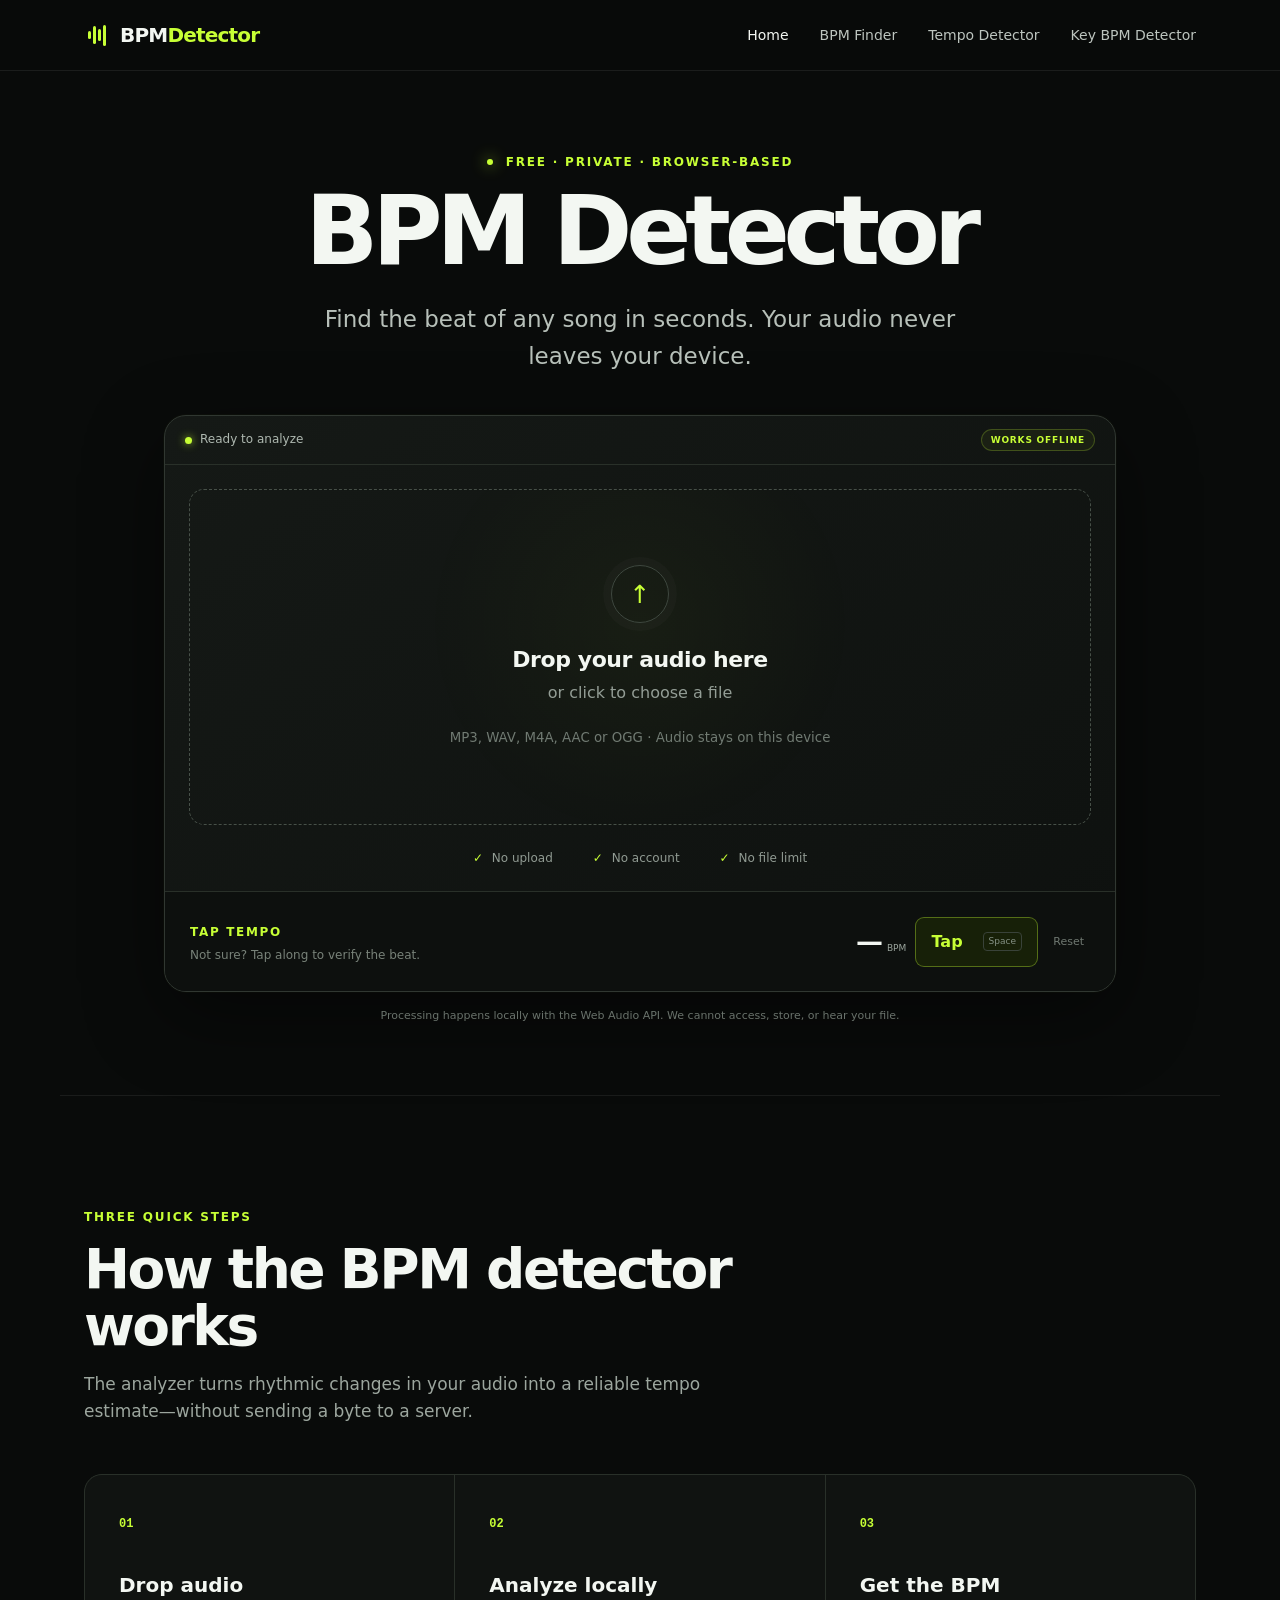
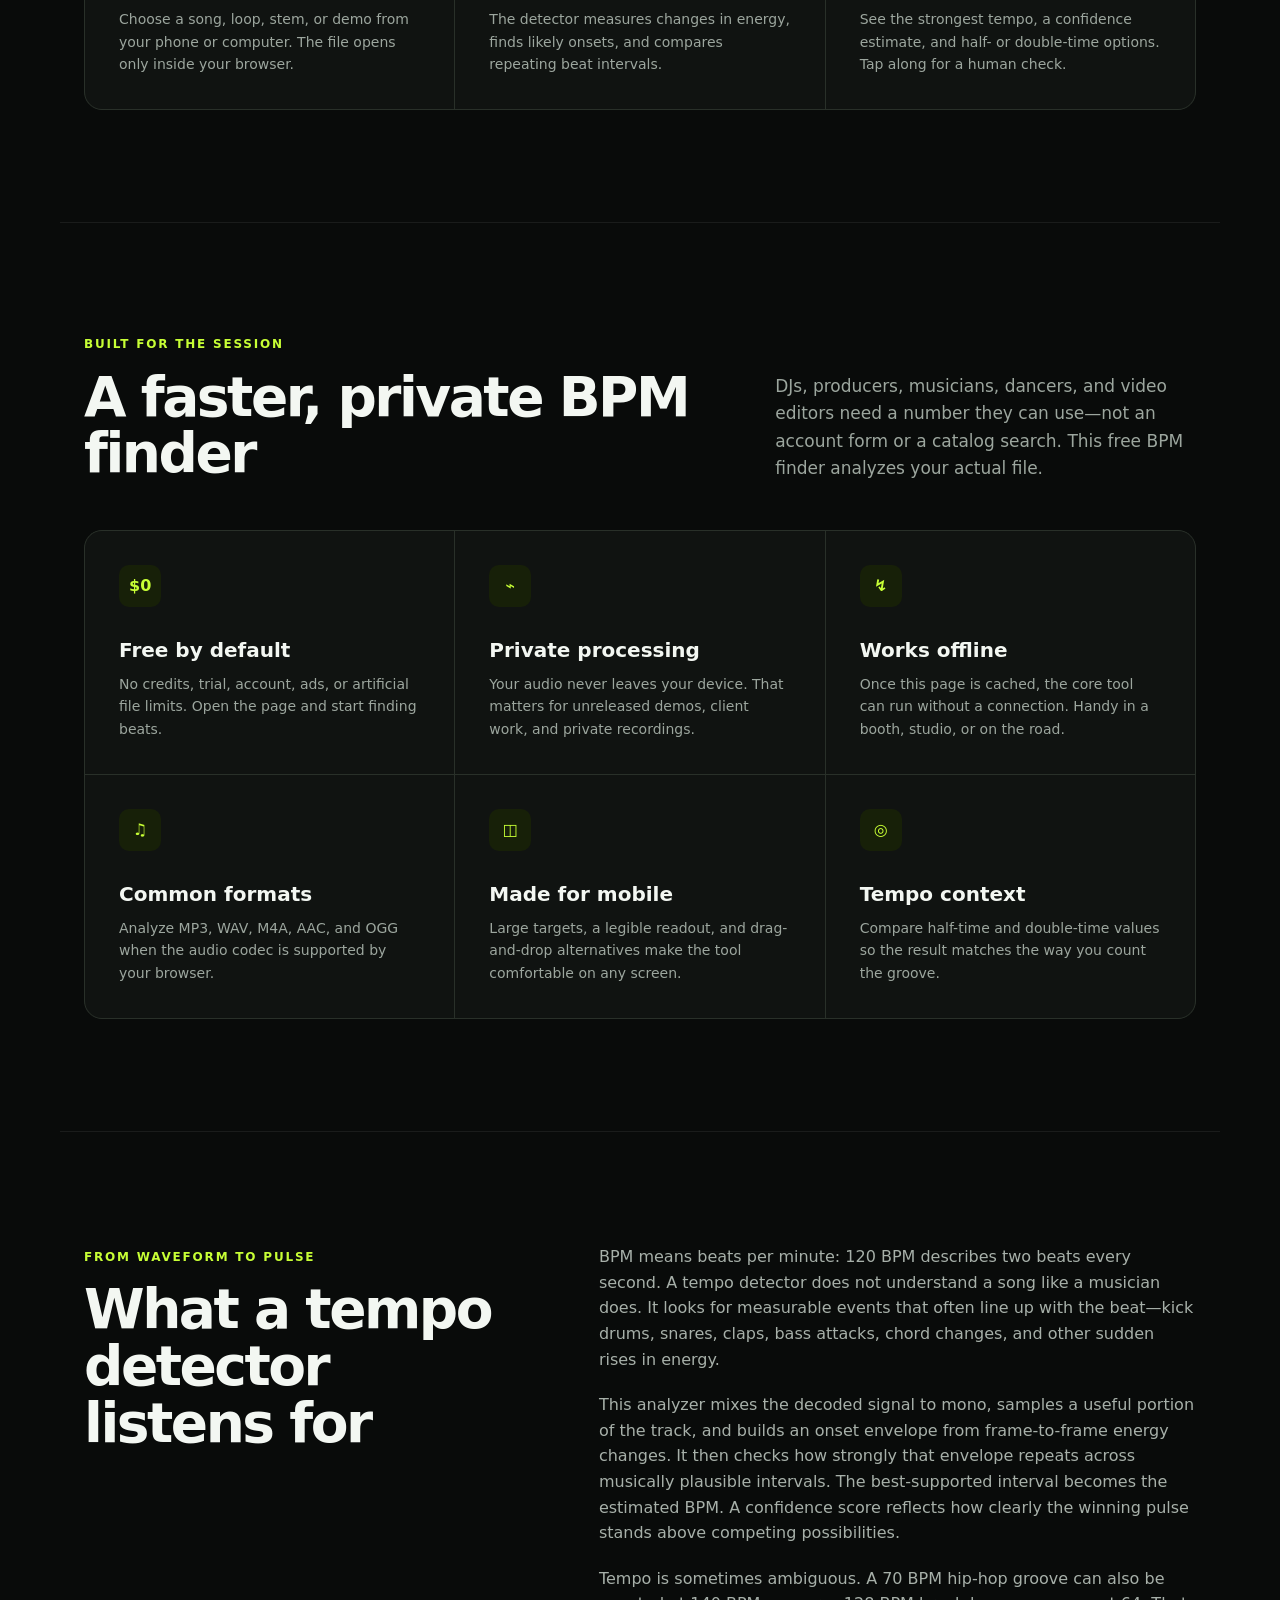
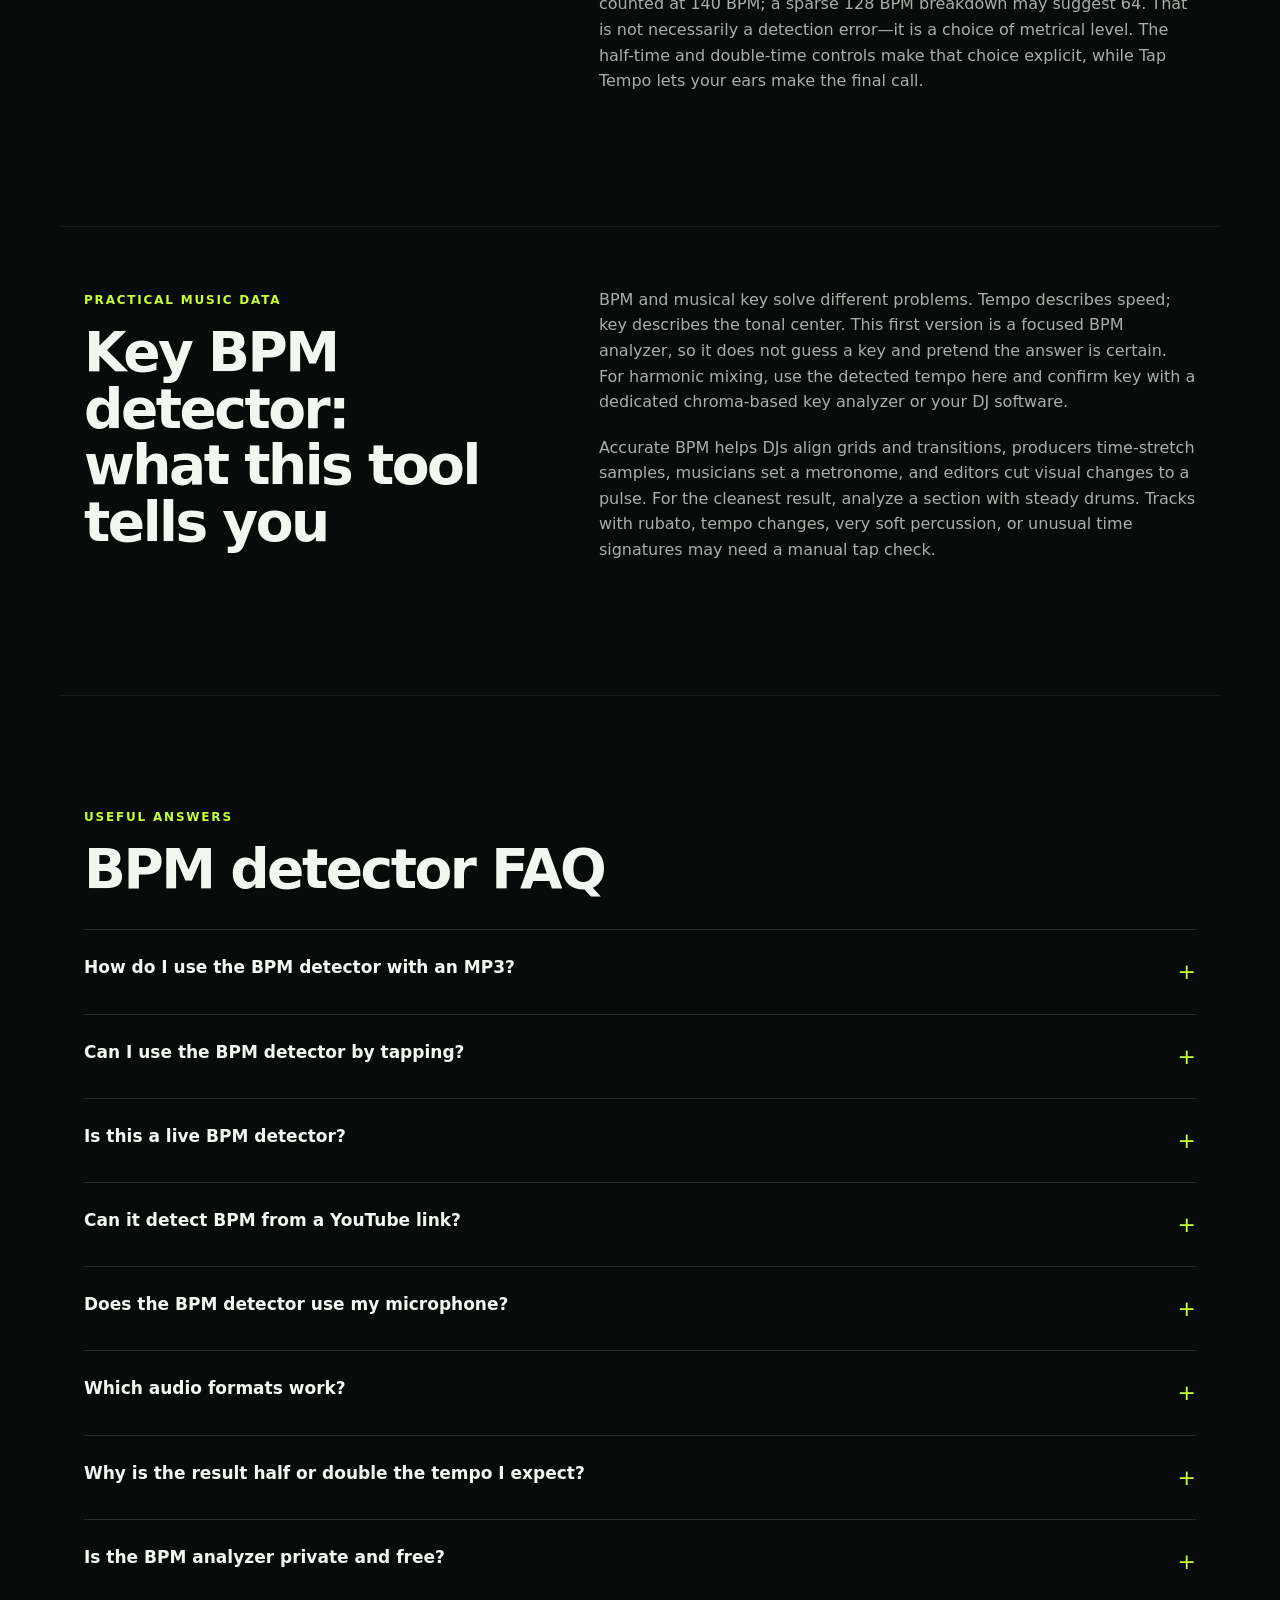
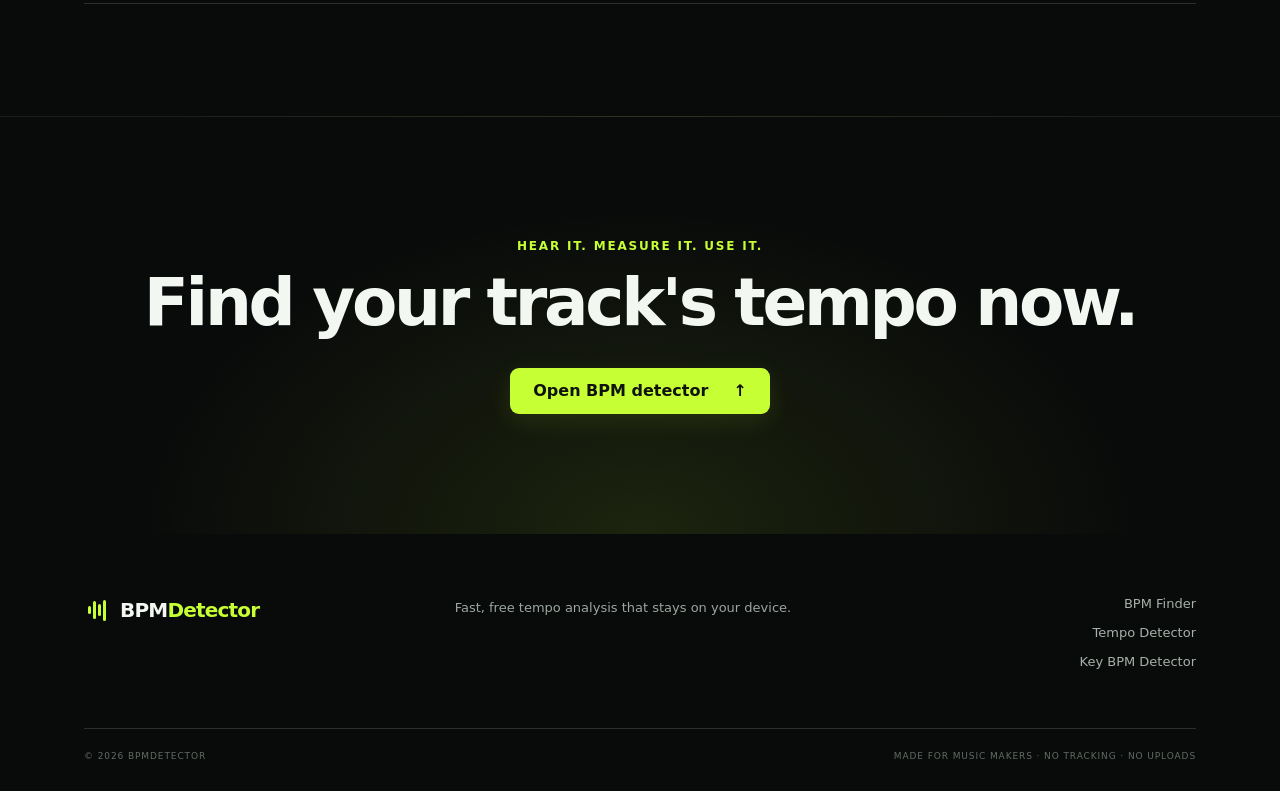
==== index.html @ 7b092d0d "Build privacy-first static BPM detector" ====
<!doctype html>
<html lang="en">
<head>
  <meta charset="utf-8">
  <meta name="viewport" content="width=device-width, initial-scale=1">
  <title>BPM Detector — Free Online Beat Finder &amp; Tempo Detector</title>
  <meta name="description" content="Free BPM detector to find BPM of any song online—fast, private, and no upload. Analyze MP3, WAV, M4A, or OGG audio in your browser.">
  <meta name="theme-color" content="#090b0a">
  <meta name="robots" content="index, follow">
  <link rel="canonical" href="https://bpmdetector.io/">
  <link rel="icon" href="/favicon.svg" type="image/svg+xml">
  <link rel="stylesheet" href="/css/style.css">
  <meta property="og:type" content="website">
  <meta property="og:url" content="https://bpmdetector.io/">
  <meta property="og:title" content="BPM Detector — Free Online Beat Finder &amp; Tempo Detector">
  <meta property="og:description" content="Find the tempo of any song in your browser. Free, fast, and your audio never leaves your device.">
  <meta property="og:site_name" content="BPMDetector">
  <meta name="twitter:card" content="summary">
  <meta name="twitter:title" content="BPM Detector — Free Online Beat Finder">
  <meta name="twitter:description" content="Find any song's BPM online—free, private, and with no upload.">
  <script type="application/ld+json">
  {
    "@context": "https://schema.org",
    "@graph": [
      {
        "@type": "SoftwareApplication",
        "name": "BPMDetector",
        "url": "https://bpmdetector.io/",
        "applicationCategory": "MultimediaApplication",
        "operatingSystem": "Any operating system with a modern web browser",
        "browserRequirements": "Requires JavaScript and the Web Audio API",
        "description": "A free, private browser-based BPM detector for MP3, WAV, M4A, and OGG audio files.",
        "offers": { "@type": "Offer", "price": "0", "priceCurrency": "USD" },
        "featureList": ["In-browser BPM analysis", "Tap tempo", "No server upload", "Offline-capable", "Confidence estimate"]
      },
      {
        "@type": "FAQPage",
        "mainEntity": [
          {"@type":"Question","name":"How do I use the BPM detector with an MP3?","acceptedAnswer":{"@type":"Answer","text":"Drop an MP3 onto the analyzer or choose it from your device. The browser decodes and analyzes the audio locally, then displays an estimated BPM and confidence level. Nothing is uploaded."}},
          {"@type":"Question","name":"Can I use the BPM detector by tapping?","acceptedAnswer":{"@type":"Answer","text":"Yes. Press the Tap button in time with at least four beats. The tap tempo readout averages your recent intervals, making it useful for checking or correcting the automatic result."}},
          {"@type":"Question","name":"Is this a live BPM detector?","acceptedAnswer":{"@type":"Answer","text":"It analyzes complete audio files directly in your browser. It does not continuously listen through your microphone, so it is live in the sense of immediate local file analysis, not live room monitoring."}},
          {"@type":"Question","name":"Can it detect BPM from a YouTube link?","acceptedAnswer":{"@type":"Answer","text":"No. This tool does not download or extract audio from YouTube links. Use an audio file you own or are allowed to analyze, then drop that file into the detector."}},
          {"@type":"Question","name":"Does the BPM detector use my microphone?","acceptedAnswer":{"@type":"Answer","text":"No. Microphone access is not requested. For a song playing nearby, use Tap Tempo while listening instead."}},
          {"@type":"Question","name":"Which audio formats work?","acceptedAnswer":{"@type":"Answer","text":"MP3 and WAV have broad browser support. M4A, AAC, and OGG support depends on the codecs available in your browser and operating system."}},
          {"@type":"Question","name":"Why can a BPM result be half or double the tempo I expect?","acceptedAnswer":{"@type":"Answer","text":"Half-time and double-time rhythms share the same beat spacing at different metrical levels. Use the tempo range controls or Tap Tempo to choose the interpretation that matches how you count the music."}},
          {"@type":"Question","name":"Is the BPM analyzer private and free?","acceptedAnswer":{"@type":"Answer","text":"Yes. The analyzer is free, has no ads, and processes audio in your browser. Your audio never leaves your device."}}
        ]
      }
    ]
  }
  </script>
</head>
<body>
  <a class="skip-link" href="#main">Skip to BPM detector</a>
  <header class="site-header">
    <div class="nav-wrap">
      <a class="brand" href="/" aria-label="BPMDetector home"><span class="brand-mark" aria-hidden="true"><i></i><i></i><i></i><i></i></span>BPM<span>Detector</span></a>
      <button class="menu-button" type="button" aria-expanded="false" aria-controls="site-nav">Menu</button>
      <nav id="site-nav" aria-label="Main navigation">
        <a href="/" aria-current="page">Home</a>
        <a href="/bpm-finder/">BPM Finder</a>
        <a href="/tempo-detector/">Tempo Detector</a>
        <a href="/key-bpm-detector/">Key BPM Detector</a>
      </nav>
    </div>
  </header>

  <main id="main">
    <section class="hero" aria-labelledby="hero-title">
      <div class="hero-copy">
        <p class="eyebrow"><span></span> Free · private · browser-based</p>
        <h1 id="hero-title">BPM Detector</h1>
        <p class="lede">Find the beat of any song in seconds. Your audio never leaves your device.</p>
      </div>

      <div class="tool-shell" id="detector">
        <div class="tool-topbar">
          <div><span class="status-dot"></span><span id="tool-status">Ready to analyze</span></div>
          <span class="offline-badge">Works offline</span>
        </div>

        <div id="upload-view">
          <input id="audio-file" class="visually-hidden" type="file" accept="audio/mpeg,audio/wav,audio/x-wav,audio/mp4,audio/aac,audio/ogg,.mp3,.wav,.m4a,.aac,.ogg">
          <label class="drop-zone" id="drop-zone" for="audio-file">
            <span class="upload-icon" aria-hidden="true"><span>↑</span></span>
            <strong>Drop your audio here</strong>
            <span>or click to choose a file</span>
            <small>MP3, WAV, M4A, AAC or OGG · Audio stays on this device</small>
          </label>
          <div class="trust-row" aria-label="Product benefits">
            <span><b aria-hidden="true">✓</b> No upload</span>
            <span><b aria-hidden="true">✓</b> No account</span>
            <span><b aria-hidden="true">✓</b> No file limit</span>
          </div>
        </div>

        <div class="analysis-view" id="analysis-view" hidden aria-live="polite">
          <div class="analyzing" id="analyzing-state">
            <div class="scan-wave" aria-hidden="true"><i></i><i></i><i></i><i></i><i></i><i></i><i></i><i></i><i></i></div>
            <strong>Listening for beats…</strong>
            <span id="file-name">Analyzing audio</span>
            <div class="progress-track"><i id="progress-bar"></i></div>
          </div>

          <div class="result" id="result-panel" hidden>
            <div class="result-main">
              <div class="pulse-orbit" id="pulse-orbit" aria-hidden="true"><span></span></div>
              <div class="bpm-readout"><span id="bpm-value">—</span><small>BPM</small></div>
              <p><span class="confidence-dot"></span><span id="confidence-text">High confidence</span> <span class="separator">·</span> <span id="tempo-feel">Steady tempo</span></p>
            </div>
            <div class="result-actions">
              <button class="button primary" id="copy-bpm" type="button">Copy BPM</button>
              <button class="button secondary" id="analyze-another" type="button">Analyze another</button>
            </div>
            <div class="tempo-variants" aria-label="Alternative tempo interpretations">
              <span>Other interpretations</span>
              <button id="half-time" type="button" title="Use half-time BPM">—</button>
              <button id="double-time" type="button" title="Use double-time BPM">—</button>
            </div>
          </div>
        </div>

        <div class="tap-panel">
          <div>
            <span class="panel-label">Tap tempo</span>
            <p>Not sure? Tap along to verify the beat.</p>
          </div>
          <div class="tap-controls">
            <output id="tap-output" aria-live="polite"><strong>—</strong><small>BPM</small></output>
            <button id="tap-button" type="button"><span>Tap</span><kbd>Space</kbd></button>
            <button class="reset-tap" id="reset-tap" type="button" aria-label="Reset tap tempo">Reset</button>
          </div>
        </div>
      </div>
      <p class="tool-note">Processing happens locally with the Web Audio API. We cannot access, store, or hear your file.</p>
    </section>

    <section class="steps content-section" id="how-it-works">
      <div class="section-heading">
        <p class="eyebrow">Three quick steps</p>
        <h2>How the BPM detector works</h2>
        <p>The analyzer turns rhythmic changes in your audio into a reliable tempo estimate—without sending a byte to a server.</p>
      </div>
      <ol class="step-grid">
        <li><span>01</span><h3>Drop audio</h3><p>Choose a song, loop, stem, or demo from your phone or computer. The file opens only inside your browser.</p></li>
        <li><span>02</span><h3>Analyze locally</h3><p>The detector measures changes in energy, finds likely onsets, and compares repeating beat intervals.</p></li>
        <li><span>03</span><h3>Get the BPM</h3><p>See the strongest tempo, a confidence estimate, and half- or double-time options. Tap along for a human check.</p></li>
      </ol>
    </section>

    <section class="features content-section" id="bpm-finder">
      <div class="section-heading split-heading">
        <div><p class="eyebrow">Built for the session</p><h2>A faster, private BPM finder</h2></div>
        <p>DJs, producers, musicians, dancers, and video editors need a number they can use—not an account form or a catalog search. This free BPM finder analyzes your actual file.</p>
      </div>
      <div class="feature-grid">
        <article><span aria-hidden="true">$0</span><h3>Free by default</h3><p>No credits, trial, account, ads, or artificial file limits. Open the page and start finding beats.</p></article>
        <article><span aria-hidden="true">⌁</span><h3>Private processing</h3><p>Your audio never leaves your device. That matters for unreleased demos, client work, and private recordings.</p></article>
        <article><span aria-hidden="true">↯</span><h3>Works offline</h3><p>Once this page is cached, the core tool can run without a connection. Handy in a booth, studio, or on the road.</p></article>
        <article><span aria-hidden="true">♫</span><h3>Common formats</h3><p>Analyze MP3, WAV, M4A, AAC, and OGG when the audio codec is supported by your browser.</p></article>
        <article><span aria-hidden="true">◫</span><h3>Made for mobile</h3><p>Large targets, a legible readout, and drag-and-drop alternatives make the tool comfortable on any screen.</p></article>
        <article><span aria-hidden="true">◎</span><h3>Tempo context</h3><p>Compare half-time and double-time values so the result matches the way you count the groove.</p></article>
      </div>
    </section>

    <section class="editorial content-section" id="tempo-detector">
      <div class="editorial-grid">
        <div><p class="eyebrow">From waveform to pulse</p><h2>What a tempo detector listens for</h2></div>
        <div class="prose">
          <p>BPM means beats per minute: 120 BPM describes two beats every second. A tempo detector does not understand a song like a musician does. It looks for measurable events that often line up with the beat—kick drums, snares, claps, bass attacks, chord changes, and other sudden rises in energy.</p>
          <p>This analyzer mixes the decoded signal to mono, samples a useful portion of the track, and builds an onset envelope from frame-to-frame energy changes. It then checks how strongly that envelope repeats across musically plausible intervals. The best-supported interval becomes the estimated BPM. A confidence score reflects how clearly the winning pulse stands above competing possibilities.</p>
          <p>Tempo is sometimes ambiguous. A 70 BPM hip-hop groove can also be counted at 140 BPM; a sparse 128 BPM breakdown may suggest 64. That is not necessarily a detection error—it is a choice of metrical level. The half-time and double-time controls make that choice explicit, while Tap Tempo lets your ears make the final call.</p>
        </div>
      </div>
    </section>

    <section class="editorial content-section compact" id="key-bpm-detector">
      <div class="editorial-grid">
        <div><p class="eyebrow">Practical music data</p><h2>Key BPM detector: what this tool tells you</h2></div>
        <div class="prose">
          <p>BPM and musical key solve different problems. Tempo describes speed; key describes the tonal center. This first version is a focused BPM analyzer, so it does not guess a key and pretend the answer is certain. For harmonic mixing, use the detected tempo here and confirm key with a dedicated chroma-based key analyzer or your DJ software.</p>
          <p>Accurate BPM helps DJs align grids and transitions, producers time-stretch samples, musicians set a metronome, and editors cut visual changes to a pulse. For the cleanest result, analyze a section with steady drums. Tracks with rubato, tempo changes, very soft percussion, or unusual time signatures may need a manual tap check.</p>
        </div>
      </div>
    </section>

    <section class="faq content-section" id="faq">
      <div class="section-heading"><p class="eyebrow">Useful answers</p><h2>BPM detector FAQ</h2></div>
      <div class="faq-list">
        <details><summary>How do I use the BPM detector with an MP3?<span>+</span></summary><p>Drop an MP3 onto the analyzer or choose it from your device. Your browser decodes and analyzes it locally, then displays an estimated BPM and confidence level. Nothing is uploaded.</p></details>
        <details><summary>Can I use the BPM detector by tapping?<span>+</span></summary><p>Yes. Press Tap—or the space bar when you are not focused on another control—in time with at least four beats. The readout averages recent intervals, which is useful for checking the automatic result.</p></details>
        <details><summary>Is this a live BPM detector?<span>+</span></summary><p>It analyzes complete audio files immediately in your browser. It does not continuously listen through your microphone, so it is live local analysis rather than live room monitoring.</p></details>
        <details><summary>Can it detect BPM from a YouTube link?<span>+</span></summary><p>No. This tool does not download or extract audio from YouTube. Use an audio file you own or have permission to analyze, then drop that file into the detector.</p></details>
        <details><summary>Does the BPM detector use my microphone?<span>+</span></summary><p>No microphone permission is requested. If a song is playing nearby, use Tap Tempo while listening.</p></details>
        <details><summary>Which audio formats work?<span>+</span></summary><p>MP3 and WAV have broad support. M4A, AAC, and OGG depend on the codecs built into your browser and operating system. If a format cannot be decoded, converting it to WAV is the most reliable fix.</p></details>
        <details><summary>Why is the result half or double the tempo I expect?<span>+</span></summary><p>Half-time and double-time rhythms share related beat spacing. Use the alternate values below the result or Tap Tempo to choose the interpretation that matches how you count the music.</p></details>
        <details><summary>Is the BPM analyzer private and free?<span>+</span></summary><p>Yes. It is free, has no ads, and processes audio inside your browser. Your audio never leaves your device.</p></details>
      </div>
    </section>

    <section class="closing-cta">
      <p class="eyebrow">Hear it. Measure it. Use it.</p>
      <h2>Find your track's tempo now.</h2>
      <a class="button primary" href="#detector">Open BPM detector <span>↑</span></a>
    </section>
  </main>

  <footer>
    <div class="footer-main">
      <a class="brand" href="/"><span class="brand-mark" aria-hidden="true"><i></i><i></i><i></i><i></i></span>BPM<span>Detector</span></a>
      <p>Fast, free tempo analysis that stays on your device.</p>
      <nav aria-label="Footer navigation"><a href="/bpm-finder/">BPM Finder</a><a href="/tempo-detector/">Tempo Detector</a><a href="/key-bpm-detector/">Key BPM Detector</a></nav>
    </div>
    <div class="footer-bottom"><span>© 2026 BPMDetector</span><span>Made for music makers · No tracking · No uploads</span></div>
  </footer>

  <noscript><p class="noscript">JavaScript is required for local audio analysis. All page content remains available without it.</p></noscript>
  <script src="/js/bpm-detector.js" defer></script>
  <script src="/js/tap-tempo.js" defer></script>
</body>
</html>
---- css/style.css ----
:root{--bg:#090b0a;--surface:#101311;--surface-2:#161a17;--line:#293029;--text:#f3f7f2;--muted:#9ca69e;--lime:#c7ff35;--lime-dark:#172008;--error:#ff8c7a;--max:1160px;--radius:22px}*{box-sizing:border-box}html{scroll-behavior:smooth;scroll-padding-top:88px}body{margin:0;background:var(--bg);color:var(--text);font:16px/1.6 Inter,ui-sans-serif,system-ui,-apple-system,BlinkMacSystemFont,"Segoe UI",sans-serif;-webkit-font-smoothing:antialiased}button,input{font:inherit}button,a{touch-action:manipulation}a{color:inherit;text-decoration:none}.skip-link{position:fixed;left:16px;top:-80px;background:var(--lime);color:#0b0d0b;padding:10px 16px;z-index:100;border-radius:8px}.skip-link:focus{top:12px}.site-header{position:sticky;top:0;z-index:20;border-bottom:1px solid rgba(255,255,255,.08);background:rgba(9,11,10,.88);backdrop-filter:blur(18px)}.nav-wrap{max-width:var(--max);margin:auto;height:70px;padding:0 24px;display:flex;align-items:center;justify-content:space-between}.brand{font-weight:800;letter-spacing:-.04em;font-size:20px;display:inline-flex;align-items:center}.brand>span:last-child{color:var(--lime)}.brand-mark{width:26px;height:24px;margin-right:10px;display:flex;align-items:center;justify-content:center;gap:2px}.brand-mark i{display:block;width:3px;border-radius:4px;background:var(--lime)}.brand-mark i:nth-child(1){height:8px}.brand-mark i:nth-child(2){height:18px}.brand-mark i:nth-child(3){height:12px}.brand-mark i:nth-child(4){height:21px}.nav-wrap nav{display:flex;gap:31px;font-size:14px;color:#bdc5bf}.nav-wrap nav a{transition:color .2s}.nav-wrap nav a:hover,.nav-wrap nav a:focus-visible,.nav-wrap nav a[aria-current]{color:var(--text)}.menu-button{display:none;background:none;border:1px solid var(--line);color:var(--text);border-radius:8px;padding:6px 10px}.hero{max-width:1000px;margin:auto;padding:82px 24px 70px;text-align:center}.hero-copy{max-width:760px;margin:0 auto 40px}.eyebrow{color:var(--lime);text-transform:uppercase;letter-spacing:.15em;font-weight:750;font-size:12px;margin:0 0 14px}.hero .eyebrow span{display:inline-block;width:6px;height:6px;border-radius:50%;background:var(--lime);box-shadow:0 0 15px var(--lime);margin-right:7px;vertical-align:1px}.hero h1{font-size:clamp(54px,9vw,96px);line-height:.94;letter-spacing:-.065em;margin:0}.lede{font-size:clamp(18px,2.5vw,23px);color:#b7c0b9;margin:25px auto 0;max-width:680px}.tool-shell{text-align:left;border:1px solid #303731;border-radius:var(--radius);background:linear-gradient(145deg,#151916,#0e110f);box-shadow:0 24px 80px rgba(0,0,0,.45),0 0 0 1px rgba(199,255,53,.02);overflow:hidden}.tool-topbar{height:49px;display:flex;align-items:center;justify-content:space-between;border-bottom:1px solid var(--line);padding:0 20px;color:#aeb8b0;font-size:12px}.tool-topbar>div{display:flex;align-items:center;gap:8px}.status-dot,.confidence-dot{display:inline-block;width:7px;height:7px;border-radius:50%;background:var(--lime);box-shadow:0 0 9px rgba(199,255,53,.8)}.offline-badge{color:var(--lime);border:1px solid rgba(199,255,53,.22);background:rgba(199,255,53,.05);border-radius:99px;padding:3px 9px;text-transform:uppercase;letter-spacing:.09em;font-size:9px;font-weight:800}.drop-zone{min-height:336px;margin:24px;border:1px dashed #475048;border-radius:15px;display:flex;flex-direction:column;align-items:center;justify-content:center;cursor:pointer;transition:.25s;background:radial-gradient(circle at 50% 40%,rgba(199,255,53,.035),transparent 44%)}.drop-zone:hover,.drop-zone:focus-within,.drop-zone.is-dragging{border-color:var(--lime);background:rgba(199,255,53,.055);box-shadow:inset 0 0 40px rgba(199,255,53,.02)}.upload-icon{width:58px;height:58px;border-radius:50%;border:1px solid #3e473f;display:grid;place-items:center;margin-bottom:19px;box-shadow:0 0 0 8px rgba(255,255,255,.02)}.upload-icon span{font-size:25px;color:var(--lime);line-height:1}.drop-zone strong{font-size:22px;letter-spacing:-.02em}.drop-zone>span:not(.upload-icon){color:#939d95;margin-top:2px}.drop-zone small{color:#707a72;margin-top:22px}.trust-row{display:flex;gap:40px;align-items:center;justify-content:center;padding:0 20px 23px;color:#919b93;font-size:12px}.trust-row b{color:var(--lime);margin-right:5px}.analysis-view{min-height:420px}.analyzing{min-height:420px;display:flex;align-items:center;justify-content:center;flex-direction:column;text-align:center}.analyzing strong{font-size:20px;margin-top:22px}.analyzing>span{color:var(--muted);font-size:13px;max-width:70%;white-space:nowrap;overflow:hidden;text-overflow:ellipsis}.scan-wave{height:70px;display:flex;align-items:center;gap:5px}.scan-wave i{display:block;width:4px;height:20px;background:var(--lime);border-radius:10px;animation:wave .8s ease-in-out infinite alternate}.scan-wave i:nth-child(2),.scan-wave i:nth-child(8){animation-delay:-.2s;height:38px}.scan-wave i:nth-child(3),.scan-wave i:nth-child(7){animation-delay:-.5s;height:56px}.scan-wave i:nth-child(4),.scan-wave i:nth-child(6){animation-delay:-.1s;height:44px}.scan-wave i:nth-child(5){animation-delay:-.4s;height:68px}@keyframes wave{to{transform:scaleY(.35);opacity:.45}}.progress-track{width:min(360px,70%);height:3px;background:#252b26;margin-top:25px;overflow:hidden;border-radius:3px}.progress-track i{display:block;height:100%;width:8%;background:var(--lime);box-shadow:0 0 9px var(--lime);transition:width .25s}.result-main{min-height:298px;display:flex;flex-direction:column;align-items:center;justify-content:center;position:relative;overflow:hidden}.pulse-orbit{position:absolute;width:210px;height:210px;border:1px solid rgba(199,255,53,.12);border-radius:50%;display:grid;place-items:center}.pulse-orbit:before,.pulse-orbit:after{content:"";position:absolute;border:1px solid rgba(199,255,53,.07);border-radius:50%;inset:-35px}.pulse-orbit:after{inset:-72px}.pulse-orbit span{width:6px;height:6px;background:var(--lime);border-radius:50%;box-shadow:0 0 25px 7px rgba(199,255,53,.55);animation:pulse 1s ease-out infinite}@keyframes pulse{0%{box-shadow:0 0 0 0 rgba(199,255,53,.42)}100%{box-shadow:0 0 0 70px rgba(199,255,53,0)}}.bpm-readout{position:relative;display:flex;align-items:flex-end}.bpm-readout>span{font-size:clamp(80px,14vw,132px);line-height:.8;font-weight:800;letter-spacing:-.07em;color:var(--lime);text-shadow:0 0 32px rgba(199,255,53,.12)}.bpm-readout small{font-weight:800;font-size:13px;letter-spacing:.18em;margin:0 0 5px 12px}.result-main p{position:relative;color:#9da79f;font-size:12px;margin:22px 0 0}.confidence-dot{margin-right:6px}.separator{margin:0 5px;color:#525a53}.result-actions{display:flex;gap:10px;padding:0 24px 18px;justify-content:center}.button{min-height:46px;border-radius:9px;padding:0 22px;font-weight:750;border:1px solid transparent;cursor:pointer;display:inline-flex;align-items:center;justify-content:center}.button.primary{background:var(--lime);color:#10130d;box-shadow:0 6px 24px rgba(199,255,53,.11)}.button.primary:hover{background:#d4ff66}.button.secondary{background:#1a1e1b;color:var(--text);border-color:#343b35}.tempo-variants{display:flex;align-items:center;justify-content:center;gap:8px;padding:0 24px 23px;color:#747e76;font-size:11px}.tempo-variants button{color:#b9c3bb;background:#171b18;border:1px solid #303730;border-radius:6px;padding:3px 9px;cursor:pointer}.tap-panel{border-top:1px solid var(--line);min-height:100px;padding:20px 25px;display:flex;align-items:center;justify-content:space-between;background:#0d100e}.panel-label{font-size:12px;text-transform:uppercase;letter-spacing:.14em;color:var(--lime);font-weight:800}.tap-panel p{font-size:12px;color:#788279;margin:2px 0 0}.tap-controls{display:flex;align-items:center;gap:9px}.tap-controls output{width:76px;text-align:right;display:flex;align-items:baseline;justify-content:flex-end;gap:4px}.tap-controls output strong{font-size:27px;line-height:1}.tap-controls output small{font-size:9px;color:var(--muted)}#tap-button{height:50px;min-width:123px;border:1px solid rgba(199,255,53,.35);color:var(--lime);background:var(--lime-dark);border-radius:9px;cursor:pointer;font-weight:800;display:flex;align-items:center;justify-content:center;gap:20px}#tap-button.is-tapped{transform:scale(.97);background:rgba(199,255,53,.2)}kbd{font:9px/1 system-ui;color:#849084;border:1px solid #394239;padding:4px 5px;border-radius:4px}.reset-tap{border:0;background:transparent;color:#6f7871;font-size:11px;cursor:pointer}.tool-note{font-size:11px;color:#69726b;margin:15px 0 0}.content-section{max-width:var(--max);margin:auto;padding:112px 24px;border-top:1px solid rgba(255,255,255,.07)}.section-heading{max-width:660px;margin-bottom:48px}.section-heading h2,.editorial h2{font-size:clamp(34px,5vw,55px);line-height:1.03;letter-spacing:-.045em;margin:0}.section-heading>p:last-child,.split-heading>p{color:var(--muted);font-size:17px}.step-grid,.feature-grid{list-style:none;padding:0;margin:0;display:grid;grid-template-columns:repeat(3,1fr);gap:1px;background:var(--line);border:1px solid var(--line);border-radius:18px;overflow:hidden}.step-grid li,.feature-grid article{background:var(--surface);padding:34px}.step-grid li>span{font:700 12px/1 ui-monospace,monospace;color:var(--lime)}.step-grid h3,.feature-grid h3{font-size:20px;margin:35px 0 7px}.step-grid p,.feature-grid p{color:var(--muted);font-size:14px;margin:0}.split-heading{max-width:none;display:grid;grid-template-columns:1.2fr .8fr;align-items:end;gap:60px}.split-heading>p{margin:0}.feature-grid{grid-template-columns:repeat(3,1fr)}.feature-grid article>span{height:42px;min-width:42px;padding:0 10px;display:inline-grid;place-items:center;border-radius:10px;background:var(--lime-dark);color:var(--lime);font-weight:800}.feature-grid h3{margin-top:27px}.editorial-grid{display:grid;grid-template-columns:.82fr 1.18fr;gap:100px}.editorial .eyebrow{margin-top:4px}.prose{font-size:16px;color:#a7b0a9}.prose p{margin:0 0 20px}.compact{padding-top:60px}.faq .section-heading{margin-bottom:32px}.faq-list{border-top:1px solid var(--line)}details{border-bottom:1px solid var(--line)}summary{list-style:none;cursor:pointer;padding:24px 0;font-weight:650;font-size:17px;display:flex;justify-content:space-between;gap:30px}summary::-webkit-details-marker{display:none}summary span{color:var(--lime);font-size:22px;font-weight:400;transition:transform .2s}details[open] summary span{transform:rotate(45deg)}details p{color:var(--muted);max-width:780px;margin:-7px 0 25px;font-size:15px}.closing-cta{text-align:center;padding:120px 24px;background:radial-gradient(ellipse at bottom,rgba(199,255,53,.1),transparent 55%);border-top:1px solid rgba(255,255,255,.07)}.closing-cta h2{font-size:clamp(38px,6vw,66px);letter-spacing:-.05em;line-height:1;margin:0 0 32px}.closing-cta .button span{margin-left:25px}footer{max-width:var(--max);margin:auto;padding:60px 24px 28px}.footer-main{display:grid;grid-template-columns:1fr 1fr 1fr;align-items:start}.footer-main>p{color:var(--muted);font-size:13px;margin:4px 0}.footer-main nav{display:flex;flex-direction:column;align-items:flex-end;gap:8px;color:#a7b0a9;font-size:13px}.footer-bottom{margin-top:55px;padding-top:20px;border-top:1px solid var(--line);display:flex;justify-content:space-between;color:#626b64;text-transform:uppercase;letter-spacing:.1em;font-size:9px}.visually-hidden{position:absolute!important;width:1px;height:1px;padding:0;margin:-1px;overflow:hidden;clip:rect(0,0,0,0);white-space:nowrap;border:0}.noscript{position:fixed;bottom:0;left:0;right:0;margin:0;padding:12px;background:var(--error);color:#111;text-align:center;z-index:40}[hidden]{display:none!important}:focus-visible{outline:2px solid var(--lime);outline-offset:3px}@media(max-width:760px){.nav-wrap{height:62px;padding:0 18px}.menu-button{display:block}.nav-wrap nav{display:none;position:absolute;top:62px;left:0;right:0;padding:18px;background:#101311;border-bottom:1px solid var(--line);flex-direction:column;gap:8px}.nav-wrap nav.is-open{display:flex}.nav-wrap nav a{padding:8px 4px}.hero{padding:58px 15px 58px}.hero-copy{margin-bottom:30px}.tool-topbar{padding:0 14px}.drop-zone{margin:13px;min-height:320px;padding:30px 16px}.drop-zone strong{font-size:19px}.drop-zone small{text-align:center}.trust-row{gap:13px;flex-wrap:wrap}.tap-panel{align-items:flex-start;gap:18px;flex-direction:column;padding:18px}.tap-controls{width:100%}.tap-controls output{width:auto;flex:1;justify-content:flex-start}.reset-tap{padding:10px 2px}.content-section{padding:78px 18px}.step-grid,.feature-grid{grid-template-columns:1fr}.step-grid h3{margin-top:20px}.split-heading,.editorial-grid{grid-template-columns:1fr;gap:25px}.section-heading{margin-bottom:32px}.footer-main{grid-template-columns:1fr;gap:22px}.footer-main nav{align-items:flex-start}.footer-bottom{align-items:flex-start;flex-direction:column;gap:8px}.result-actions{flex-direction:column}.button{width:100%}.tempo-variants{flex-wrap:wrap}}@media(prefers-reduced-motion:reduce){html{scroll-behavior:auto}*,*:before,*:after{animation-duration:.01ms!important;animation-iteration-count:1!important;transition-duration:.01ms!important}}
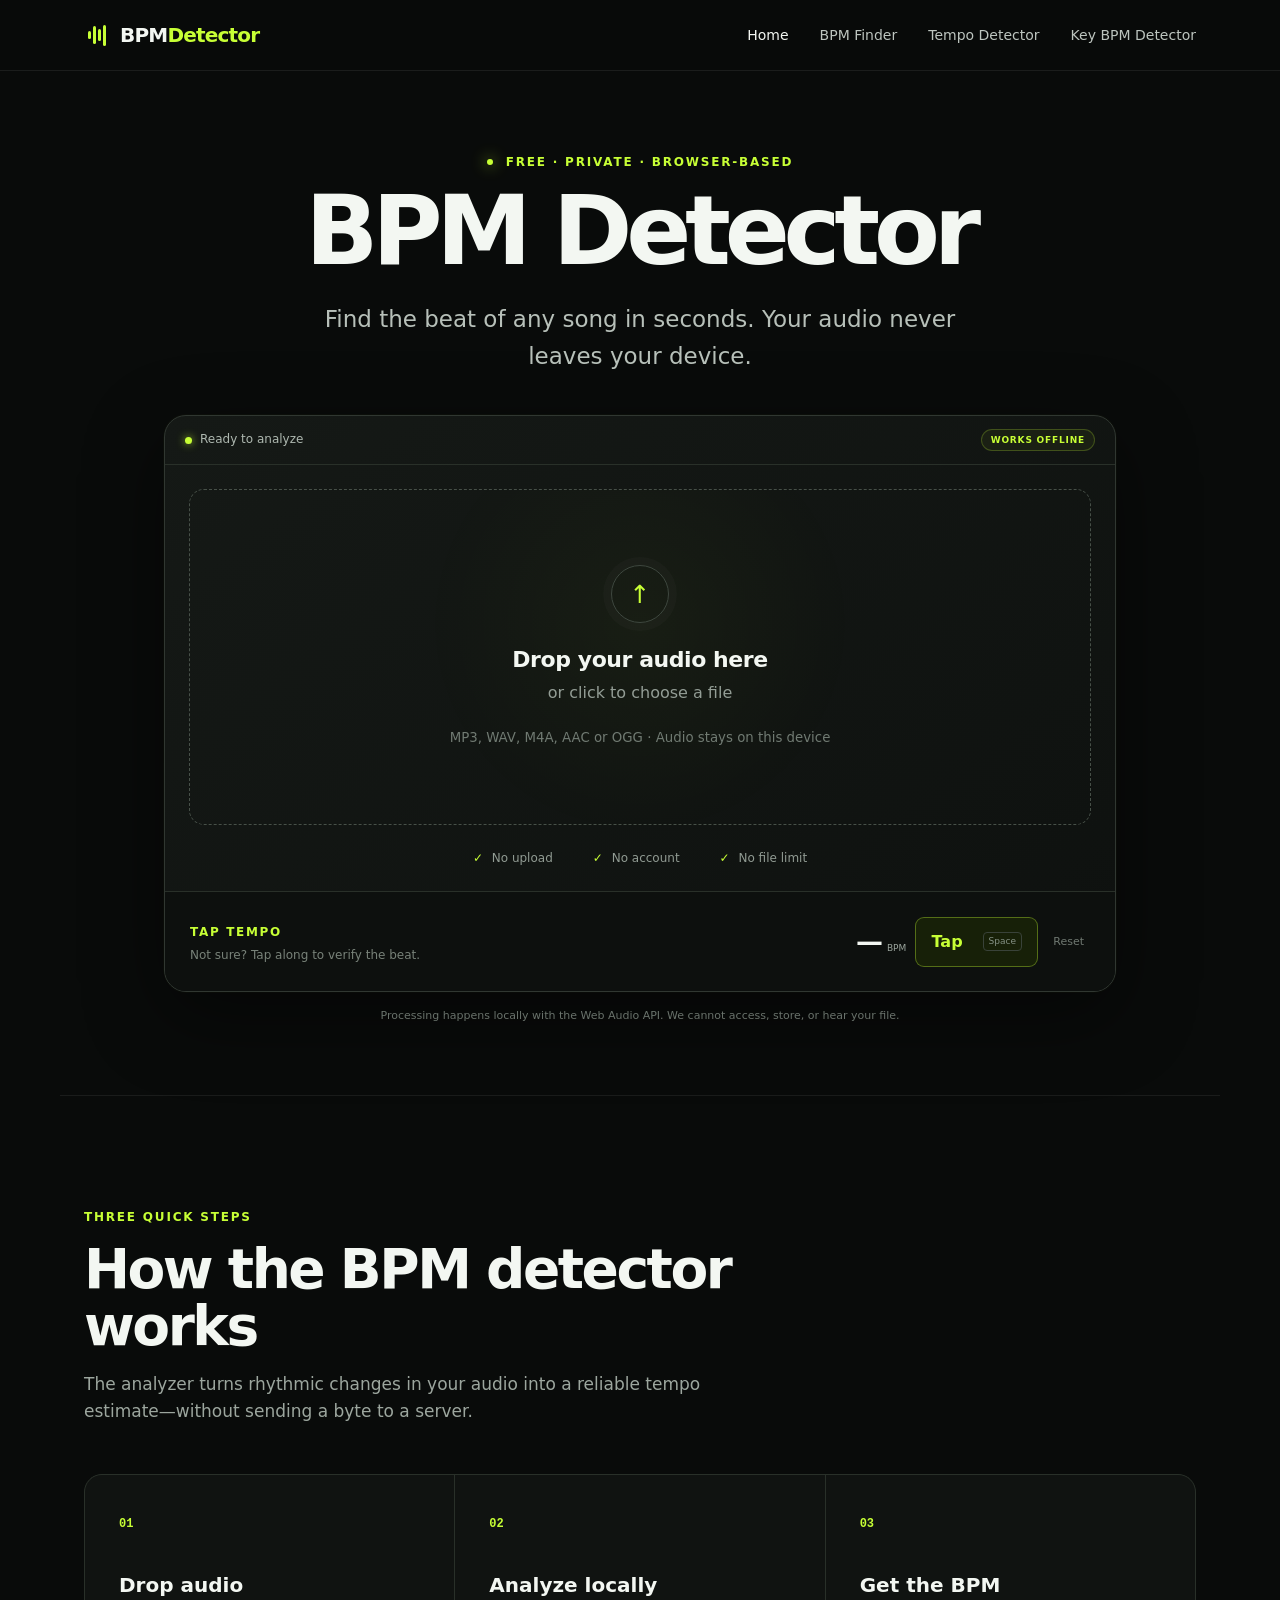
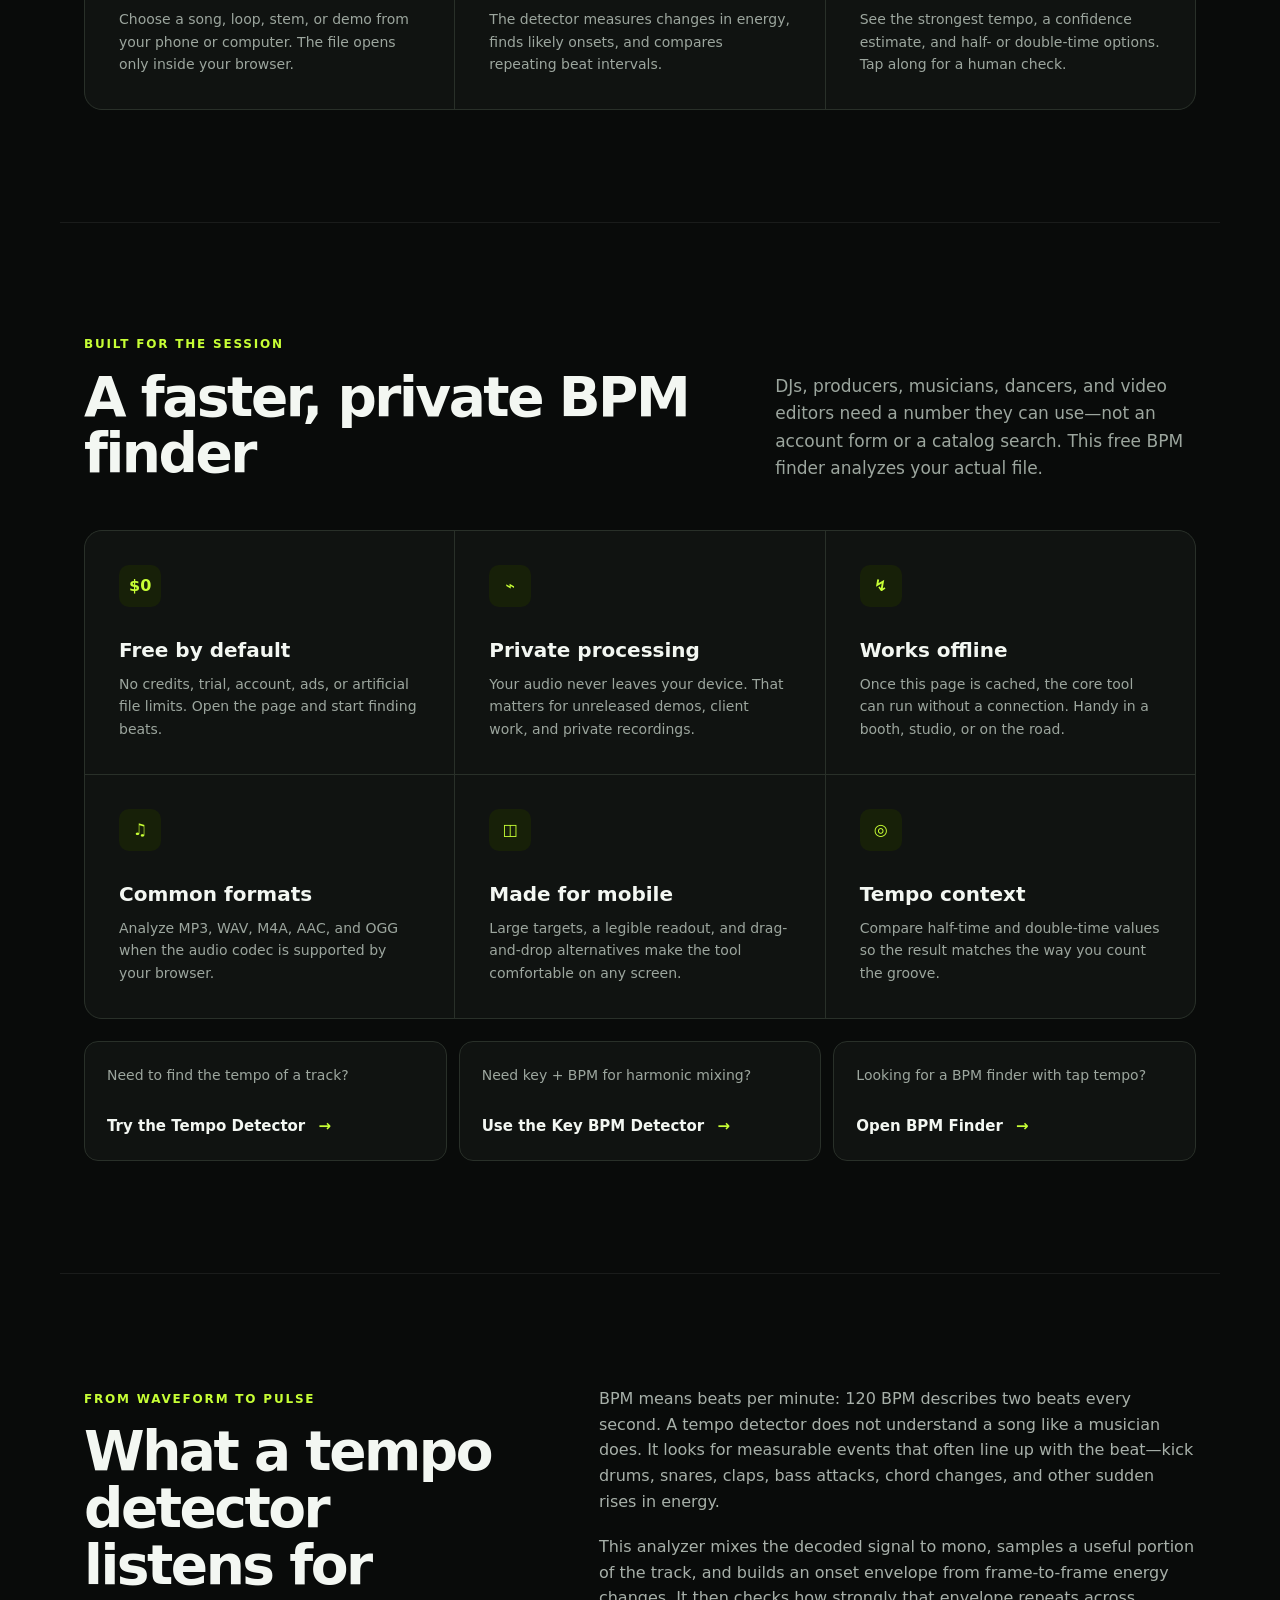
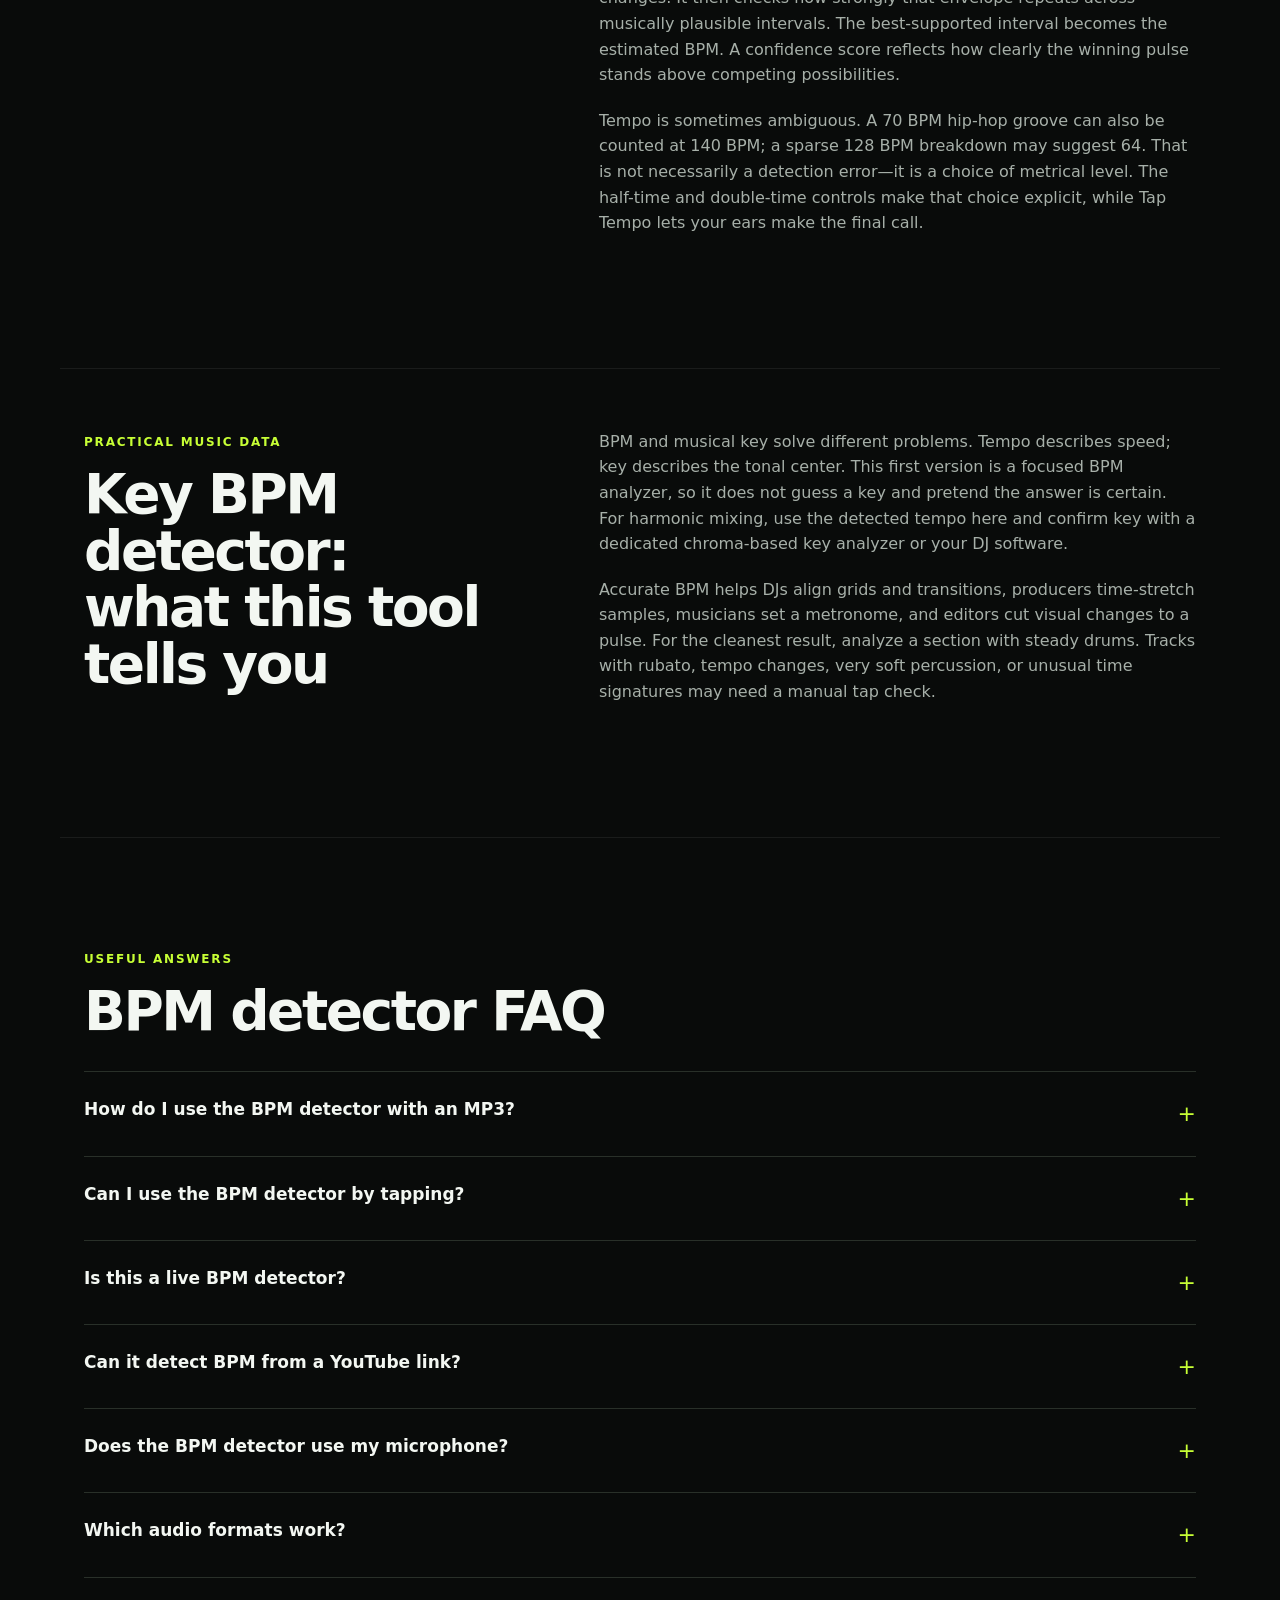
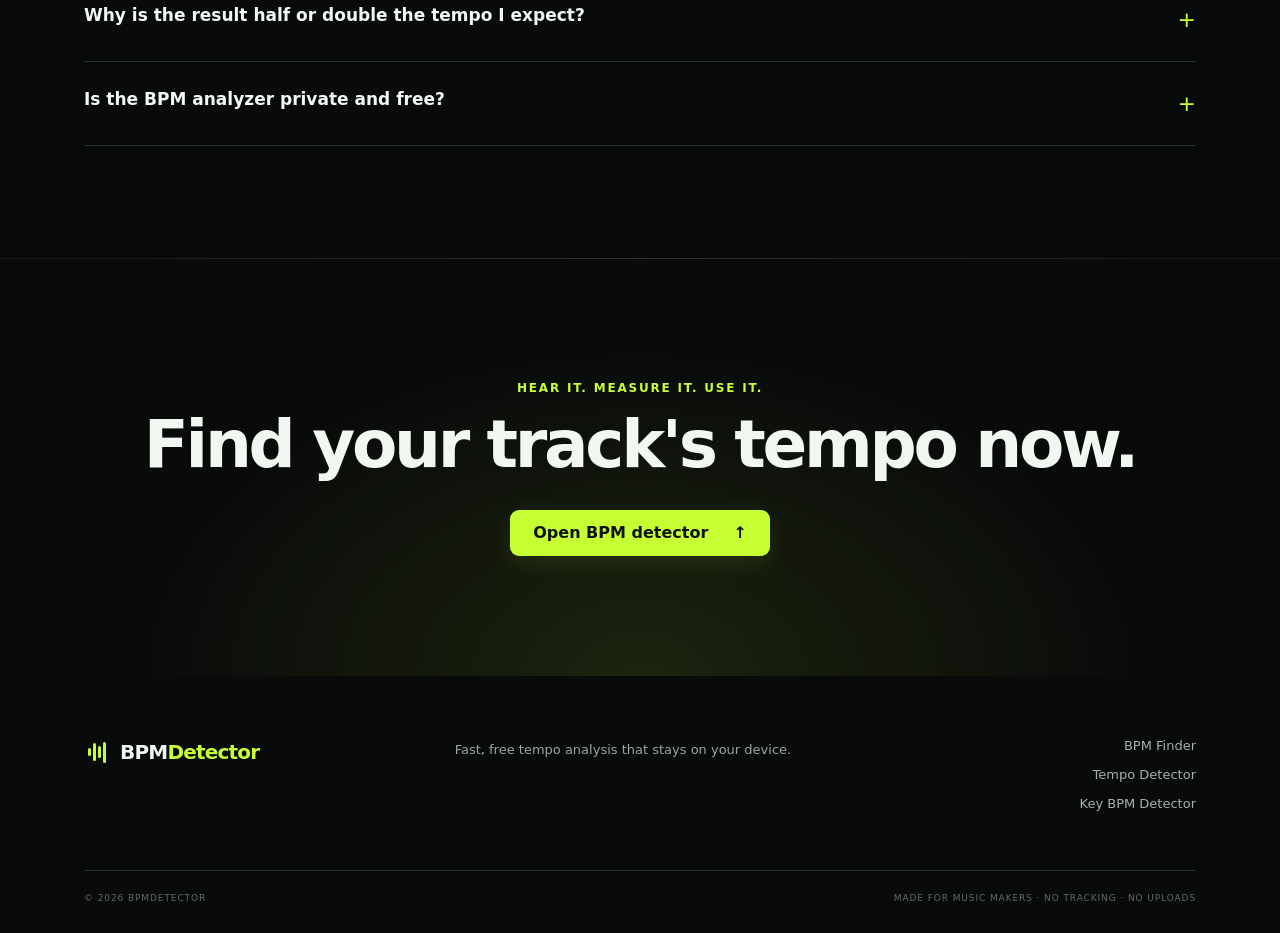
==== commit 3df7d952: "Strengthen SEO pages and internal linking" ====
--- a/index.html
+++ b/index.html
@@ -10,14 +10,20 @@
   <link rel="canonical" href="https://bpmdetector.io/">
   <link rel="icon" href="/favicon.svg" type="image/svg+xml">
   <link rel="stylesheet" href="/css/style.css">
+  <link rel="stylesheet" href="/css/enhancements.css">
   <meta property="og:type" content="website">
   <meta property="og:url" content="https://bpmdetector.io/">
   <meta property="og:title" content="BPM Detector — Free Online Beat Finder &amp; Tempo Detector">
   <meta property="og:description" content="Find the tempo of any song in your browser. Free, fast, and your audio never leaves your device.">
   <meta property="og:site_name" content="BPMDetector">
-  <meta name="twitter:card" content="summary">
+  <meta property="og:image" content="https://bpmdetector.io/img/og-bpm-detector.png">
+  <meta property="og:image:width" content="1200">
+  <meta property="og:image:height" content="630">
+  <meta property="og:image:alt" content="BPMDetector interface showing a 120 BPM beat pulse">
+  <meta name="twitter:card" content="summary_large_image">
   <meta name="twitter:title" content="BPM Detector — Free Online Beat Finder">
   <meta name="twitter:description" content="Find any song's BPM online—free, private, and with no upload.">
+  <meta name="twitter:image" content="https://bpmdetector.io/img/og-bpm-detector.png">
   <script type="application/ld+json">
   {
     "@context": "https://schema.org",
@@ -117,6 +123,12 @@
               <button id="half-time" type="button" title="Use half-time BPM">—</button>
               <button id="double-time" type="button" title="Use double-time BPM">—</button>
             </div>
+            <div class="related-tools" aria-label="Related tempo tools">
+              <span>Keep working</span>
+              <a href="/bpm-finder/">BPM Finder <b>→</b></a>
+              <a href="/tempo-detector/">Tempo Guide <b>→</b></a>
+              <a href="/key-bpm-detector/">Key + BPM <b>→</b></a>
+            </div>
           </div>
         </div>
 
@@ -160,6 +172,11 @@
         <article><span aria-hidden="true">♫</span><h3>Common formats</h3><p>Analyze MP3, WAV, M4A, AAC, and OGG when the audio codec is supported by your browser.</p></article>
         <article><span aria-hidden="true">◫</span><h3>Made for mobile</h3><p>Large targets, a legible readout, and drag-and-drop alternatives make the tool comfortable on any screen.</p></article>
         <article><span aria-hidden="true">◎</span><h3>Tempo context</h3><p>Compare half-time and double-time values so the result matches the way you count the groove.</p></article>
+      </div>
+      <div class="intent-links" aria-label="Choose a BPM tool">
+        <a href="/tempo-detector/"><span>Need to find the tempo of a track?</span><strong>Try the Tempo Detector <b>→</b></strong></a>
+        <a href="/key-bpm-detector/"><span>Need key + BPM for harmonic mixing?</span><strong>Use the Key BPM Detector <b>→</b></strong></a>
+        <a href="/bpm-finder/"><span>Looking for a BPM finder with tap tempo?</span><strong>Open BPM Finder <b>→</b></strong></a>
       </div>
     </section>
 
@@ -217,5 +234,6 @@
   <noscript><p class="noscript">JavaScript is required for local audio analysis. All page content remains available without it.</p></noscript>
   <script src="/js/bpm-detector.js" defer></script>
   <script src="/js/tap-tempo.js" defer></script>
+  <script src="/js/nav.js" defer></script>
 </body>
 </html>
--- a/css/enhancements.css
+++ b/css/enhancements.css
@@ -0,0 +1,2 @@
+.related-tools{border-top:1px solid var(--line);display:flex;gap:9px;align-items:center;justify-content:center;padding:14px 20px 18px;font-size:11px;color:#778079}.related-tools>a{background:#171b18;border:1px solid #303730;border-radius:7px;color:#c2cbc4;padding:7px 11px;transition:border-color .2s,color .2s}.related-tools>a:hover{border-color:var(--lime);color:var(--lime)}.related-tools b{color:var(--lime);margin-left:8px}.subpage-main{overflow:hidden}.subpage-hero{max-width:var(--max);margin:auto;padding:100px 24px 80px;display:grid;grid-template-columns:1.05fr .95fr;gap:70px;align-items:center}.subpage-hero h1{font-size:clamp(52px,8vw,88px);line-height:.94;letter-spacing:-.065em;margin:0 0 24px}.subpage-hero .lede{margin:0 0 30px}.hero-instrument{min-height:390px;border:1px solid var(--line);border-radius:24px;background:radial-gradient(circle at 50% 45%,rgba(199,255,53,.1),transparent 43%),var(--surface);display:grid;place-items:center;position:relative;overflow:hidden}.hero-instrument:before,.hero-instrument:after{content:"";position:absolute;width:250px;height:250px;border:1px solid rgba(199,255,53,.15);border-radius:50%}.hero-instrument:after{width:335px;height:335px;border-color:rgba(199,255,53,.07)}.instrument-number{position:relative;z-index:1;text-align:center}.instrument-number strong{display:block;font-size:100px;line-height:.8;letter-spacing:-.07em;color:var(--lime)}.instrument-number span{text-transform:uppercase;letter-spacing:.18em;font-size:11px;font-weight:800}.quick-links{display:flex;gap:10px;flex-wrap:wrap}.quick-links .button{width:auto}.article-section{max-width:var(--max);margin:auto;padding:95px 24px;border-top:1px solid rgba(255,255,255,.07)}.article-section>header{max-width:720px;margin-bottom:42px}.article-section h2{font-size:clamp(34px,5vw,55px);line-height:1.04;letter-spacing:-.045em;margin:0 0 18px}.article-section h3{font-size:21px;letter-spacing:-.02em;margin:0 0 8px}.article-section p{color:#a6afa8}.info-grid{display:grid;grid-template-columns:repeat(3,1fr);gap:14px}.info-card{border:1px solid var(--line);background:var(--surface);border-radius:15px;padding:28px}.info-card .num{color:var(--lime);font:700 12px/1 ui-monospace,monospace}.info-card p{font-size:14px;margin-bottom:0}.article-columns{display:grid;grid-template-columns:1fr 1fr;gap:70px}.article-columns p:first-child{margin-top:0}.callout{border-left:3px solid var(--lime);background:rgba(199,255,53,.045);padding:20px 23px;border-radius:0 12px 12px 0;color:#cbd3cd;margin:28px 0}.tempo-table{width:100%;border-collapse:collapse;margin-top:32px;font-size:14px}.tempo-table th,.tempo-table td{text-align:left;border-bottom:1px solid var(--line);padding:14px 12px}.tempo-table th{color:var(--lime);font-size:11px;text-transform:uppercase;letter-spacing:.12em}.tempo-table td{color:#aab3ac}.subpage-cta{text-align:center;padding:90px 24px;border-top:1px solid var(--line);background:radial-gradient(ellipse at bottom,rgba(199,255,53,.08),transparent 60%)}.subpage-cta h2{font-size:clamp(38px,6vw,64px);line-height:1;letter-spacing:-.05em;margin:0 0 28px}.subpage-cta .button{width:auto}.breadcrumb{max-width:var(--max);margin:0 auto;padding:22px 24px 0;color:#687169;font-size:11px}.breadcrumb a{color:#a7b0a9}.page-faq details p{margin-right:20px}@media(max-width:760px){.related-tools{align-items:stretch;flex-direction:column}.related-tools>a{display:flex;justify-content:space-between}.subpage-hero{grid-template-columns:1fr;padding:65px 18px 60px;gap:35px}.hero-instrument{min-height:300px}.article-section{padding:72px 18px}.info-grid,.article-columns{grid-template-columns:1fr;gap:18px}.quick-links .button{width:100%}.subpage-cta .button{width:100%}.tempo-table{font-size:12px}.tempo-table th,.tempo-table td{padding:11px 7px}}
+.intent-links{display:grid;grid-template-columns:repeat(3,1fr);gap:12px;margin-top:22px}.intent-links a{display:flex;min-height:120px;flex-direction:column;justify-content:space-between;border:1px solid var(--line);background:var(--surface);border-radius:14px;padding:22px;transition:border-color .2s,transform .2s}.intent-links a:hover,.intent-links a:focus-visible{border-color:var(--lime);transform:translateY(-2px)}.intent-links span{color:var(--muted);font-size:14px}.intent-links strong{font-size:15px}.intent-links b{color:var(--lime);margin-left:8px}@media(max-width:760px){.intent-links{grid-template-columns:1fr}.intent-links a{min-height:100px}}
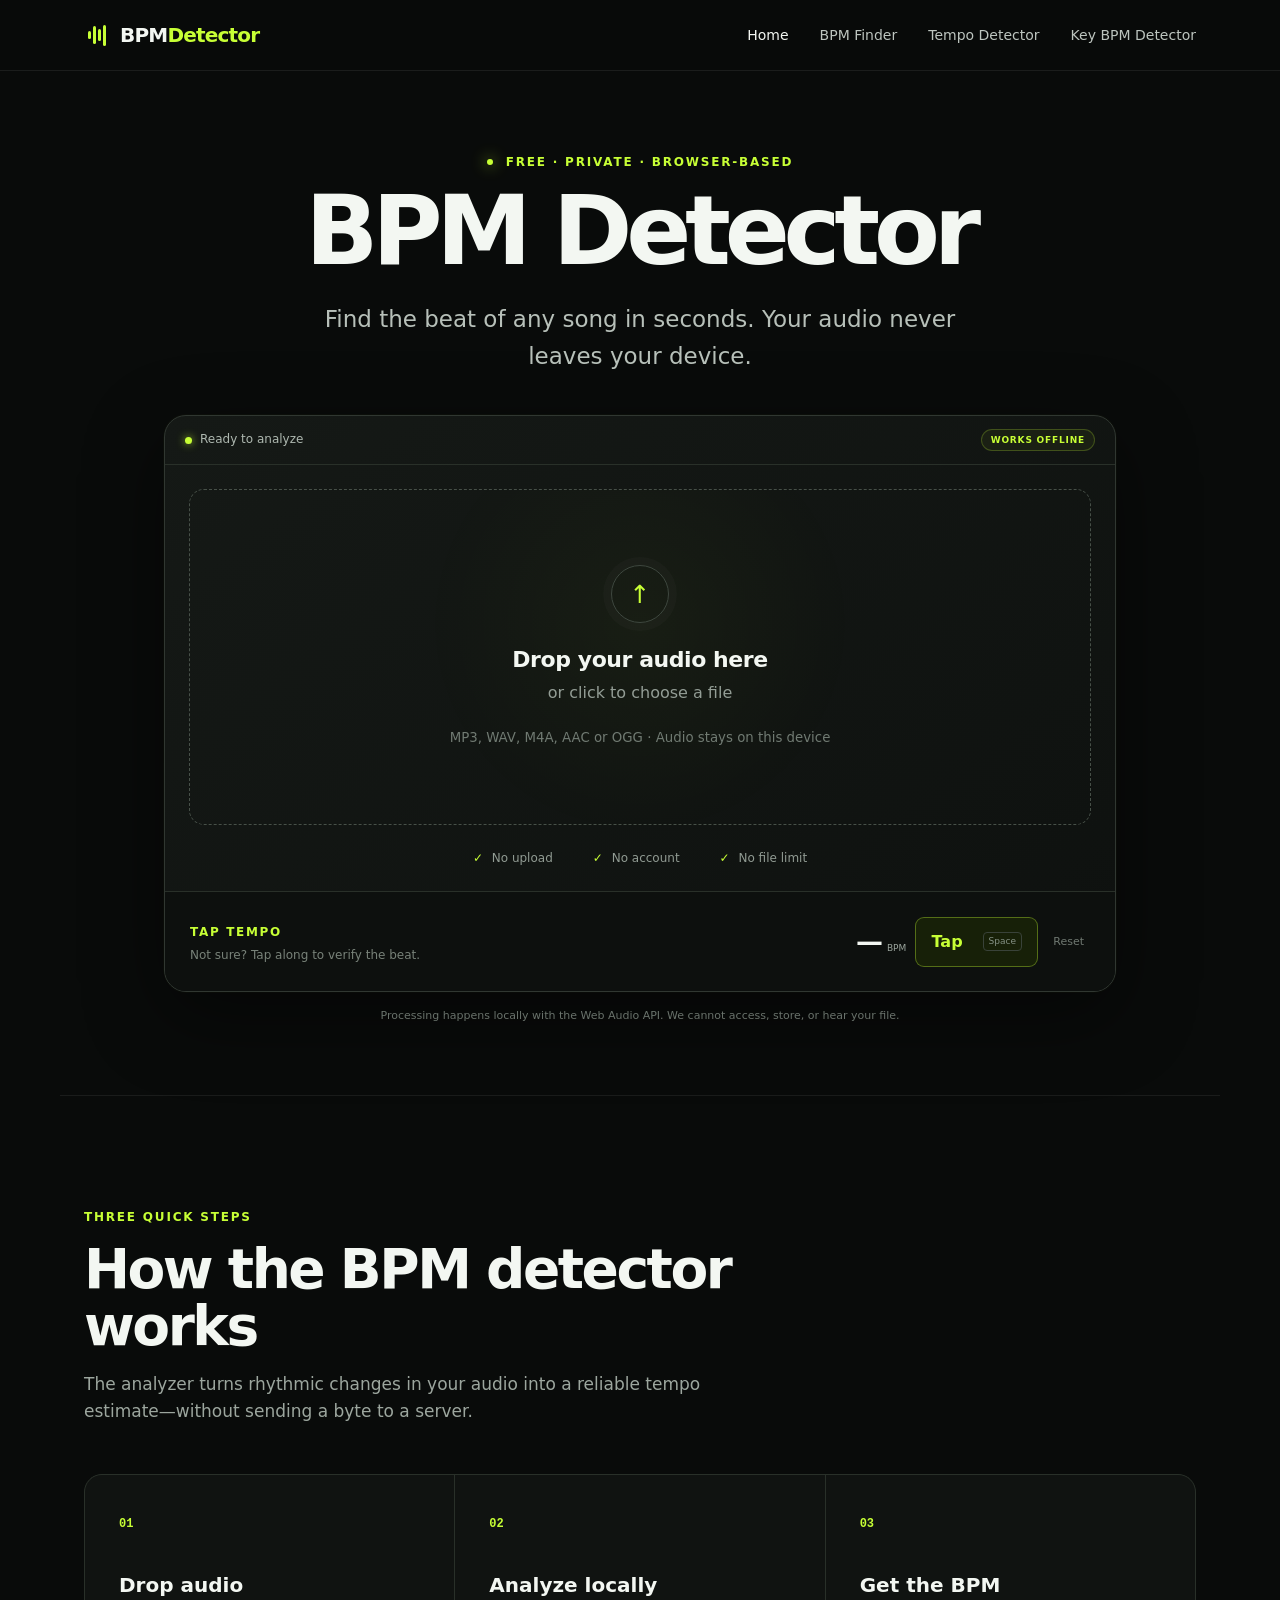
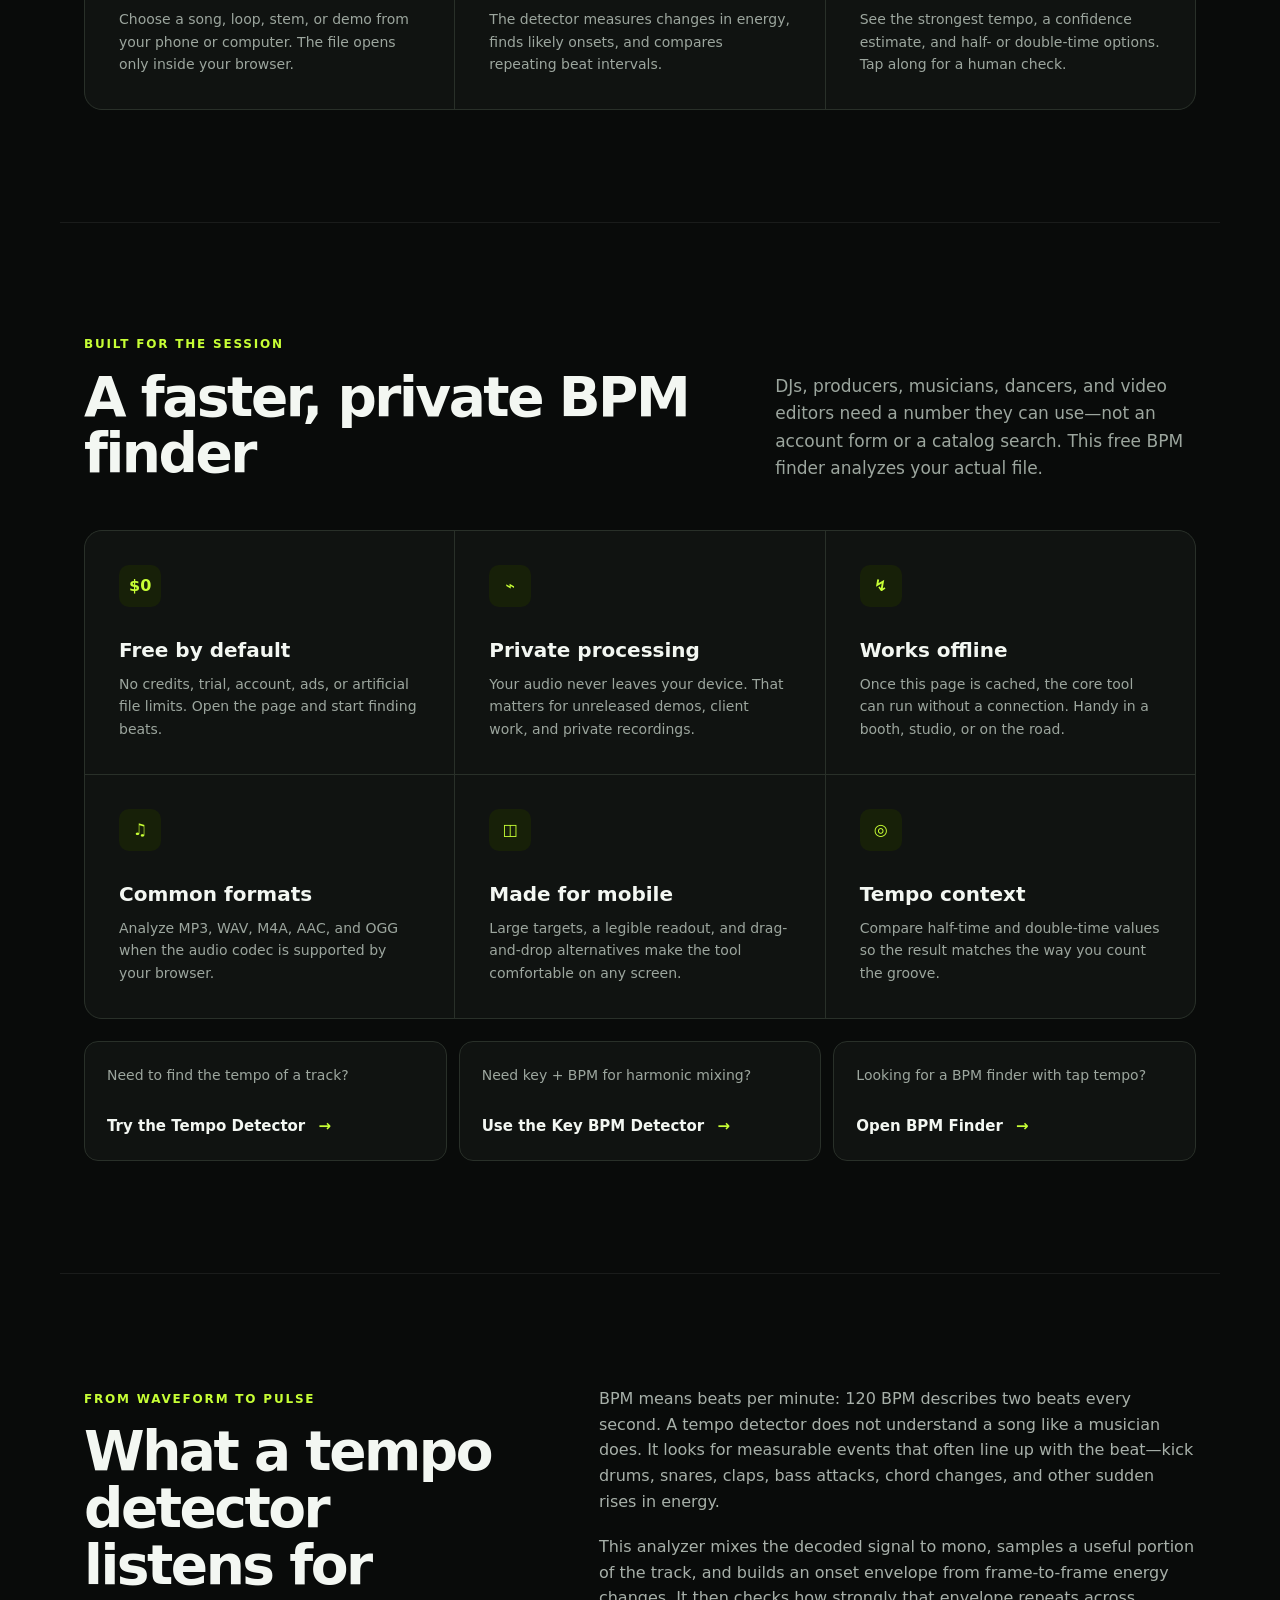
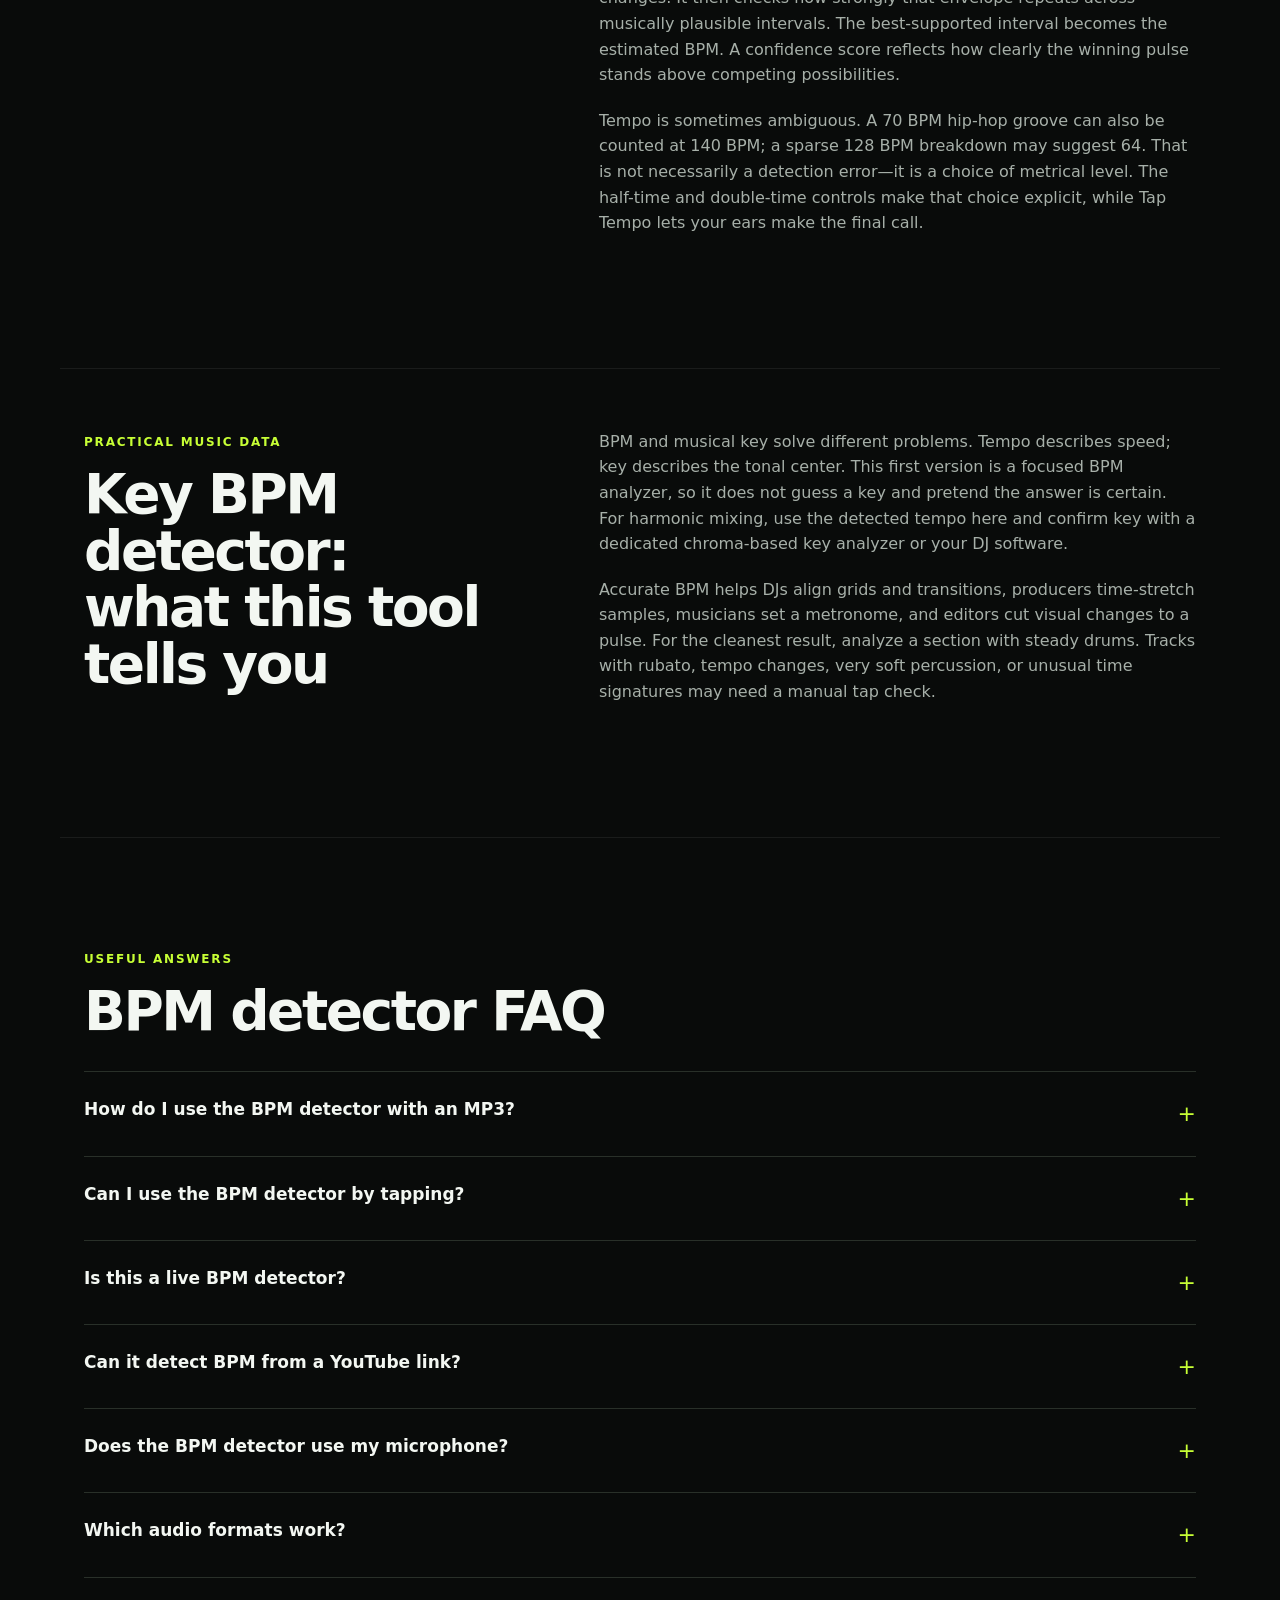
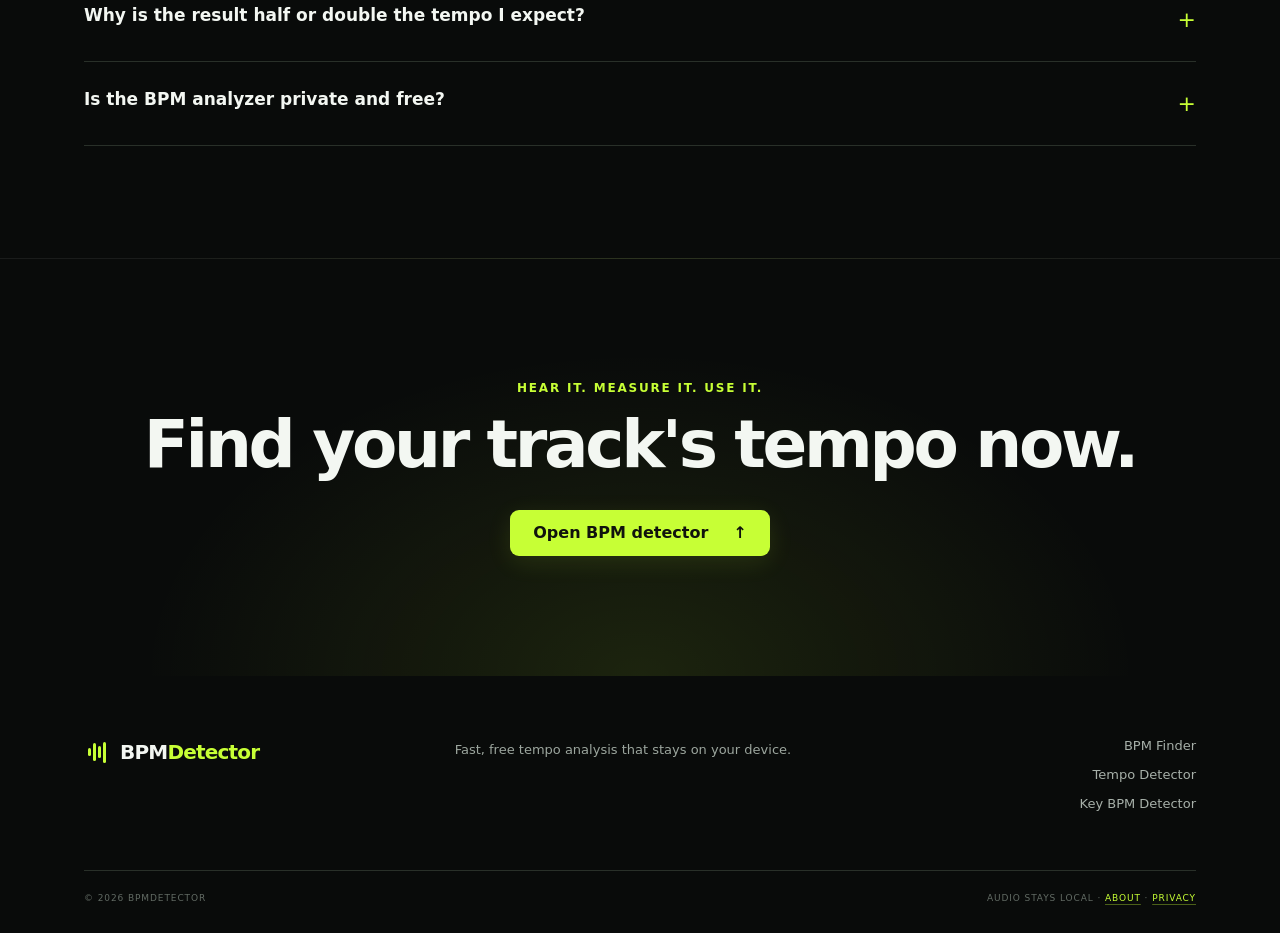
==== commit 2c573177: "Prepare site for AdSense review" ====
--- a/index.html
+++ b/index.html
@@ -7,6 +7,7 @@
   <meta name="description" content="Free BPM detector to find BPM of any song online—fast, private, and no upload. Analyze MP3, WAV, M4A, or OGG audio in your browser.">
   <meta name="theme-color" content="#090b0a">
   <meta name="robots" content="index, follow">
+  <meta name="google-adsense-account" content="ca-pub-5093354558654399">
   <link rel="canonical" href="https://bpmdetector.io/">
   <link rel="icon" href="/favicon.svg" type="image/svg+xml">
   <link rel="stylesheet" href="/css/style.css">
@@ -228,7 +229,7 @@
       <p>Fast, free tempo analysis that stays on your device.</p>
       <nav aria-label="Footer navigation"><a href="/bpm-finder/">BPM Finder</a><a href="/tempo-detector/">Tempo Detector</a><a href="/key-bpm-detector/">Key BPM Detector</a></nav>
     </div>
-    <div class="footer-bottom"><span>© 2026 BPMDetector</span><span>Made for music makers · No tracking · No uploads</span></div>
+    <div class="footer-bottom"><span>© 2026 BPMDetector</span><span>Audio stays local · <a href="/about/">About</a> · <a href="/privacy/">Privacy</a></span></div>
   </footer>
 
   <noscript><p class="noscript">JavaScript is required for local audio analysis. All page content remains available without it.</p></noscript>
--- a/css/enhancements.css
+++ b/css/enhancements.css
@@ -1,2 +1,3 @@
 .related-tools{border-top:1px solid var(--line);display:flex;gap:9px;align-items:center;justify-content:center;padding:14px 20px 18px;font-size:11px;color:#778079}.related-tools>a{background:#171b18;border:1px solid #303730;border-radius:7px;color:#c2cbc4;padding:7px 11px;transition:border-color .2s,color .2s}.related-tools>a:hover{border-color:var(--lime);color:var(--lime)}.related-tools b{color:var(--lime);margin-left:8px}.subpage-main{overflow:hidden}.subpage-hero{max-width:var(--max);margin:auto;padding:100px 24px 80px;display:grid;grid-template-columns:1.05fr .95fr;gap:70px;align-items:center}.subpage-hero h1{font-size:clamp(52px,8vw,88px);line-height:.94;letter-spacing:-.065em;margin:0 0 24px}.subpage-hero .lede{margin:0 0 30px}.hero-instrument{min-height:390px;border:1px solid var(--line);border-radius:24px;background:radial-gradient(circle at 50% 45%,rgba(199,255,53,.1),transparent 43%),var(--surface);display:grid;place-items:center;position:relative;overflow:hidden}.hero-instrument:before,.hero-instrument:after{content:"";position:absolute;width:250px;height:250px;border:1px solid rgba(199,255,53,.15);border-radius:50%}.hero-instrument:after{width:335px;height:335px;border-color:rgba(199,255,53,.07)}.instrument-number{position:relative;z-index:1;text-align:center}.instrument-number strong{display:block;font-size:100px;line-height:.8;letter-spacing:-.07em;color:var(--lime)}.instrument-number span{text-transform:uppercase;letter-spacing:.18em;font-size:11px;font-weight:800}.quick-links{display:flex;gap:10px;flex-wrap:wrap}.quick-links .button{width:auto}.article-section{max-width:var(--max);margin:auto;padding:95px 24px;border-top:1px solid rgba(255,255,255,.07)}.article-section>header{max-width:720px;margin-bottom:42px}.article-section h2{font-size:clamp(34px,5vw,55px);line-height:1.04;letter-spacing:-.045em;margin:0 0 18px}.article-section h3{font-size:21px;letter-spacing:-.02em;margin:0 0 8px}.article-section p{color:#a6afa8}.info-grid{display:grid;grid-template-columns:repeat(3,1fr);gap:14px}.info-card{border:1px solid var(--line);background:var(--surface);border-radius:15px;padding:28px}.info-card .num{color:var(--lime);font:700 12px/1 ui-monospace,monospace}.info-card p{font-size:14px;margin-bottom:0}.article-columns{display:grid;grid-template-columns:1fr 1fr;gap:70px}.article-columns p:first-child{margin-top:0}.callout{border-left:3px solid var(--lime);background:rgba(199,255,53,.045);padding:20px 23px;border-radius:0 12px 12px 0;color:#cbd3cd;margin:28px 0}.tempo-table{width:100%;border-collapse:collapse;margin-top:32px;font-size:14px}.tempo-table th,.tempo-table td{text-align:left;border-bottom:1px solid var(--line);padding:14px 12px}.tempo-table th{color:var(--lime);font-size:11px;text-transform:uppercase;letter-spacing:.12em}.tempo-table td{color:#aab3ac}.subpage-cta{text-align:center;padding:90px 24px;border-top:1px solid var(--line);background:radial-gradient(ellipse at bottom,rgba(199,255,53,.08),transparent 60%)}.subpage-cta h2{font-size:clamp(38px,6vw,64px);line-height:1;letter-spacing:-.05em;margin:0 0 28px}.subpage-cta .button{width:auto}.breadcrumb{max-width:var(--max);margin:0 auto;padding:22px 24px 0;color:#687169;font-size:11px}.breadcrumb a{color:#a7b0a9}.page-faq details p{margin-right:20px}@media(max-width:760px){.related-tools{align-items:stretch;flex-direction:column}.related-tools>a{display:flex;justify-content:space-between}.subpage-hero{grid-template-columns:1fr;padding:65px 18px 60px;gap:35px}.hero-instrument{min-height:300px}.article-section{padding:72px 18px}.info-grid,.article-columns{grid-template-columns:1fr;gap:18px}.quick-links .button{width:100%}.subpage-cta .button{width:100%}.tempo-table{font-size:12px}.tempo-table th,.tempo-table td{padding:11px 7px}}
 .intent-links{display:grid;grid-template-columns:repeat(3,1fr);gap:12px;margin-top:22px}.intent-links a{display:flex;min-height:120px;flex-direction:column;justify-content:space-between;border:1px solid var(--line);background:var(--surface);border-radius:14px;padding:22px;transition:border-color .2s,transform .2s}.intent-links a:hover,.intent-links a:focus-visible{border-color:var(--lime);transform:translateY(-2px)}.intent-links span{color:var(--muted);font-size:14px}.intent-links strong{font-size:15px}.intent-links b{color:var(--lime);margin-left:8px}@media(max-width:760px){.intent-links{grid-template-columns:1fr}.intent-links a{min-height:100px}}
+.article-section a,.footer-bottom a{color:var(--lime);text-decoration:underline;text-decoration-color:rgba(199,255,53,.35);text-underline-offset:3px}.article-section a:hover,.footer-bottom a:hover{text-decoration-color:var(--lime)}
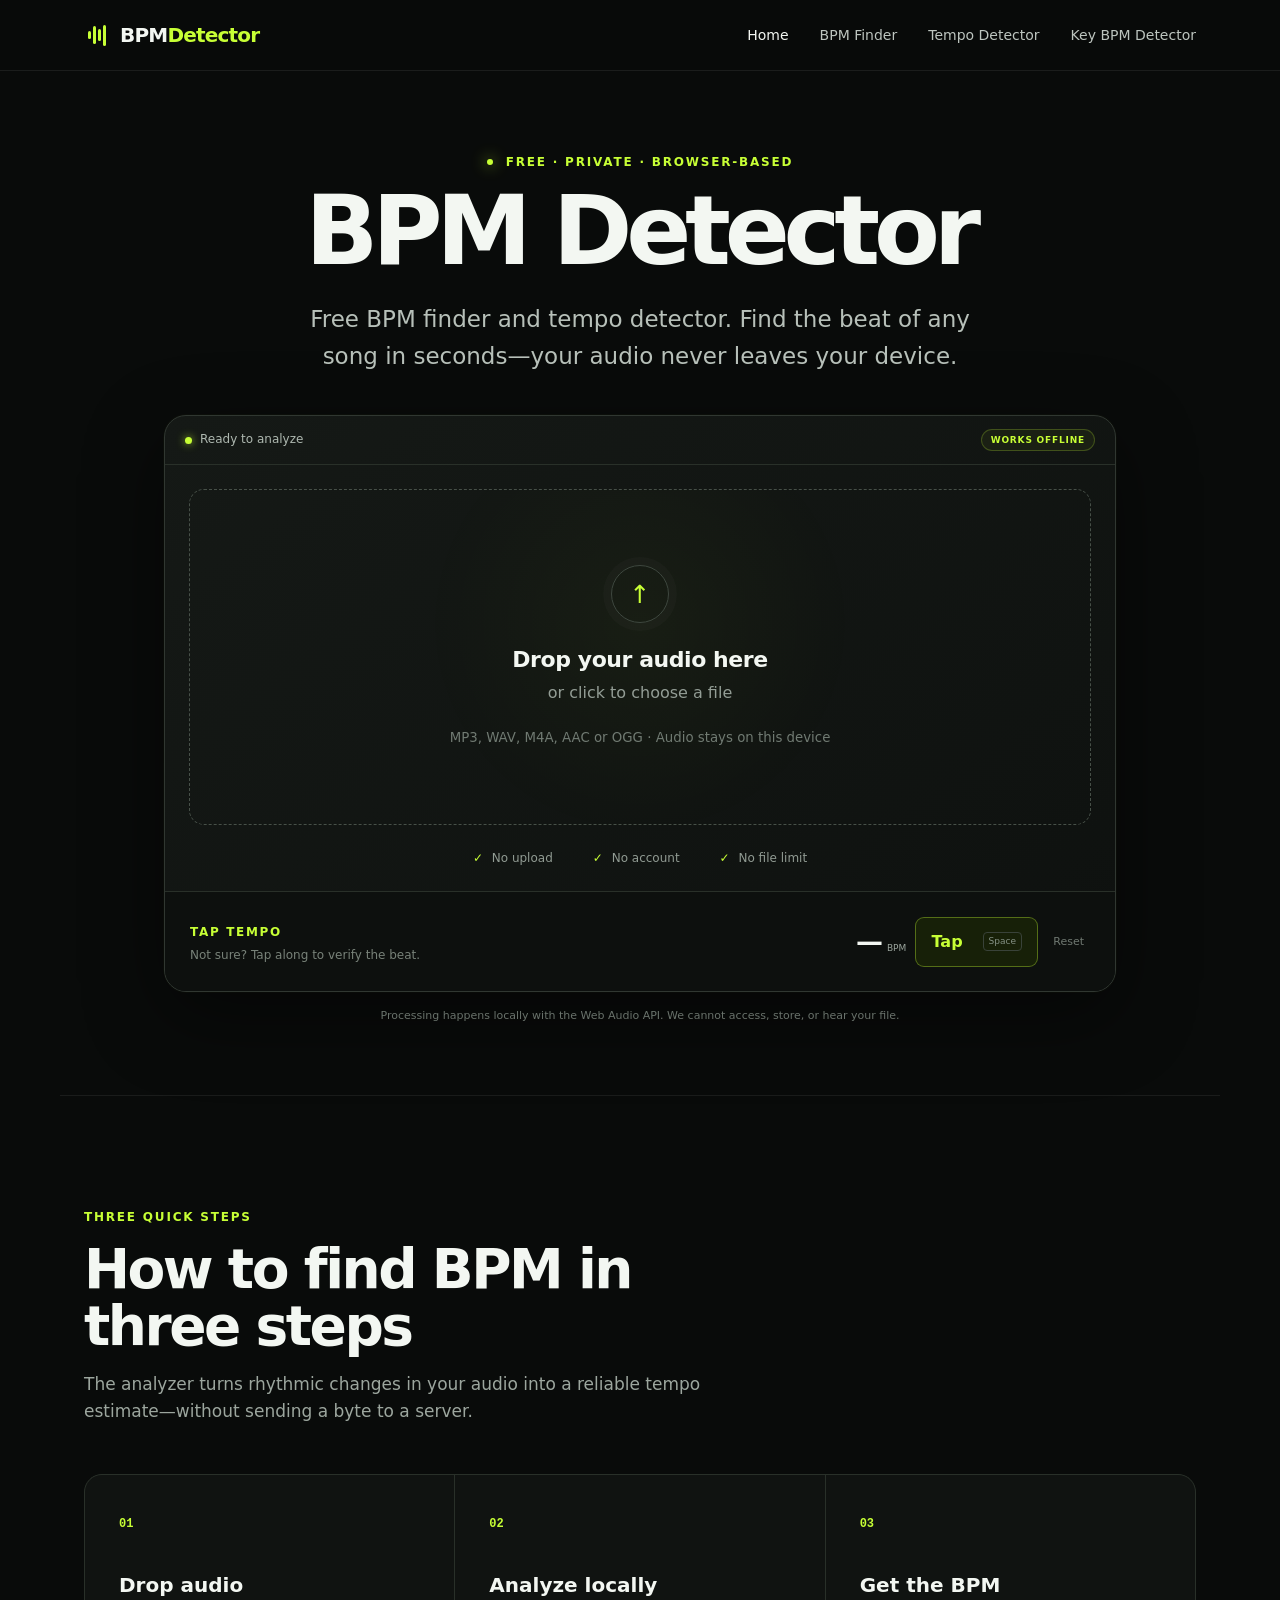
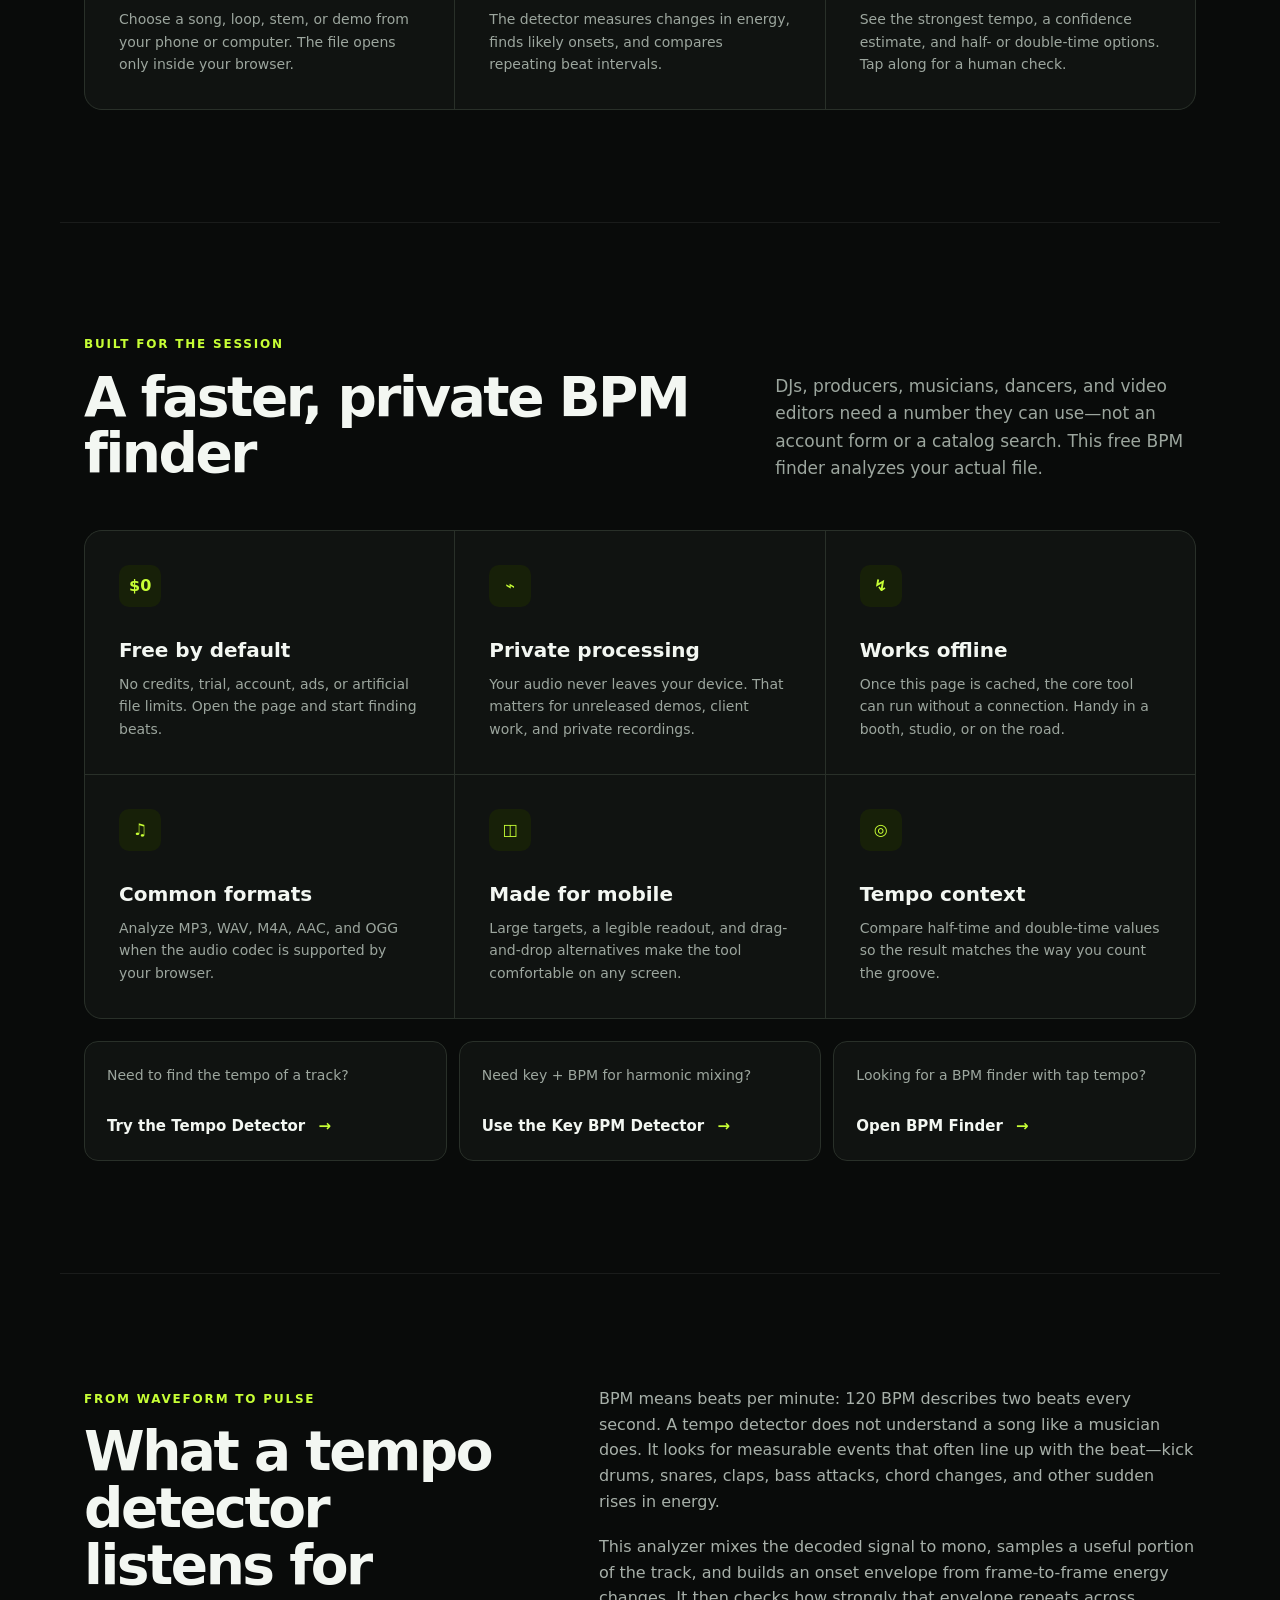
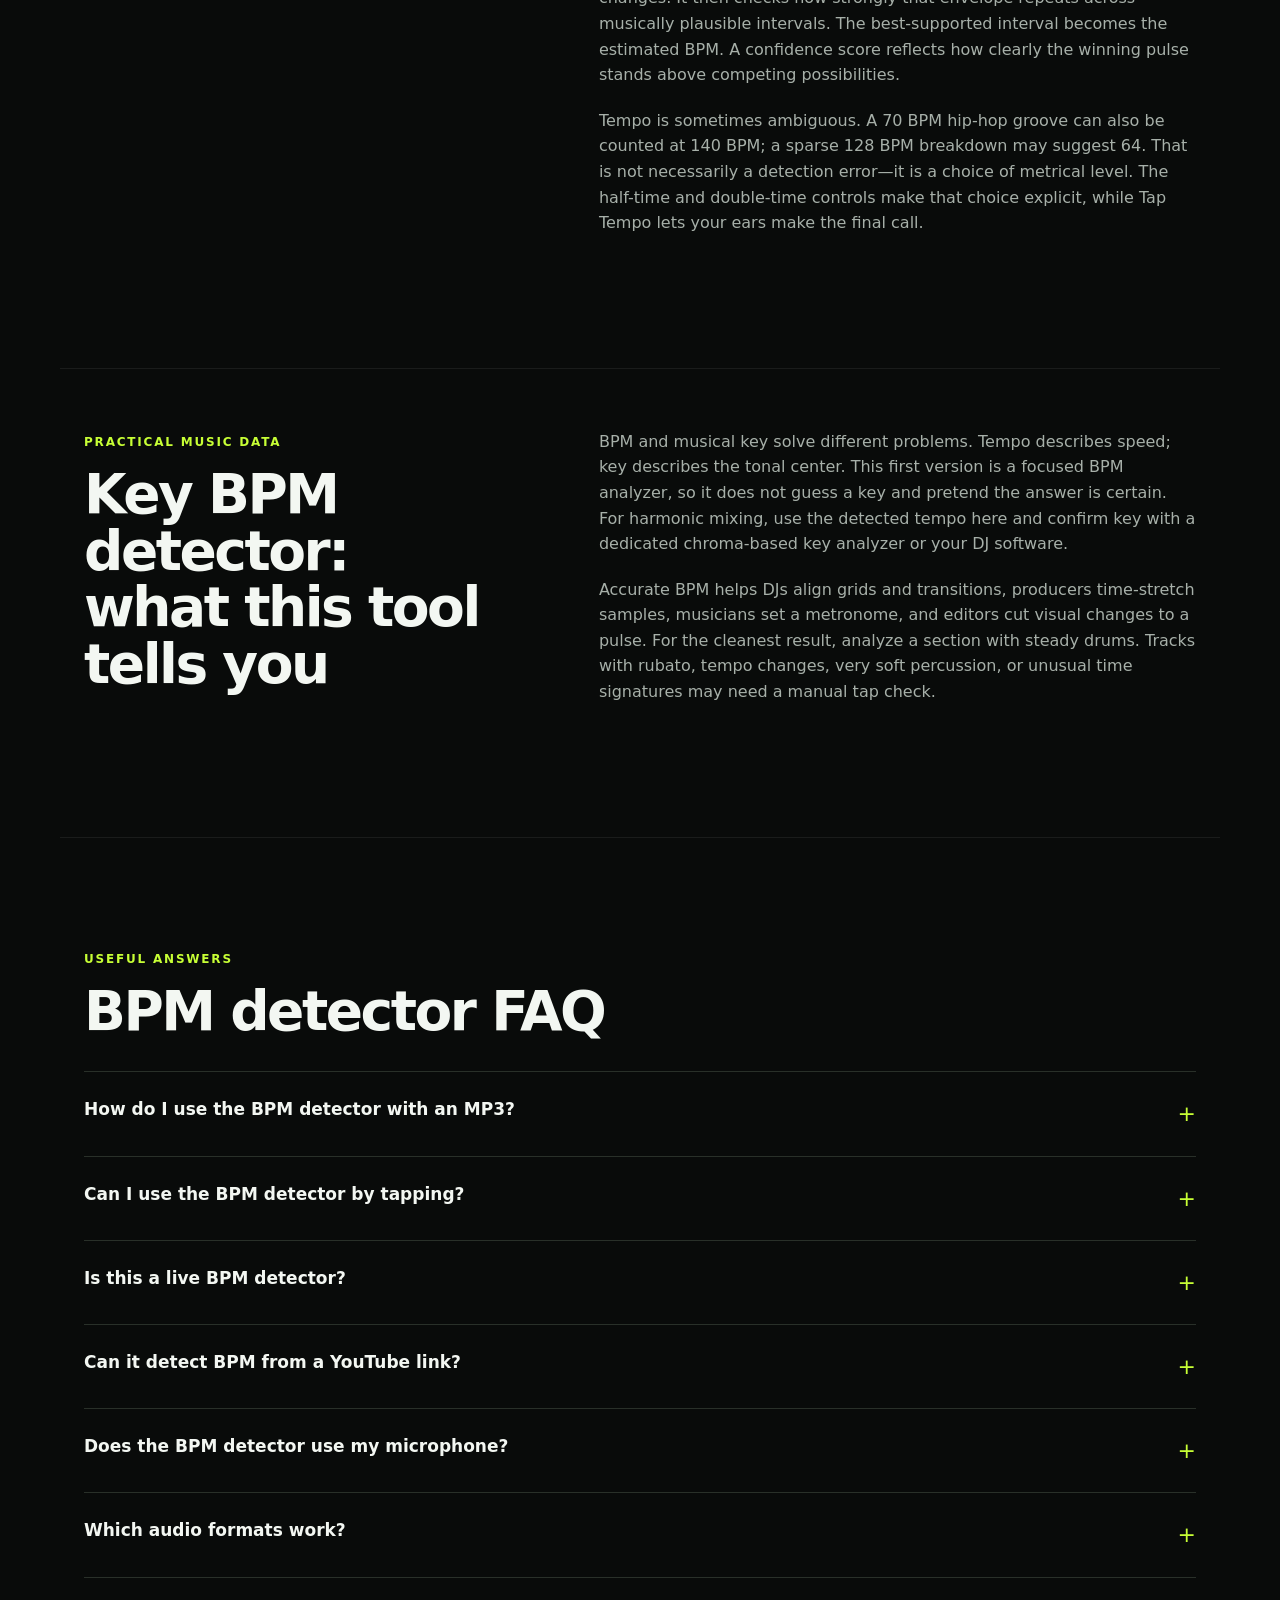
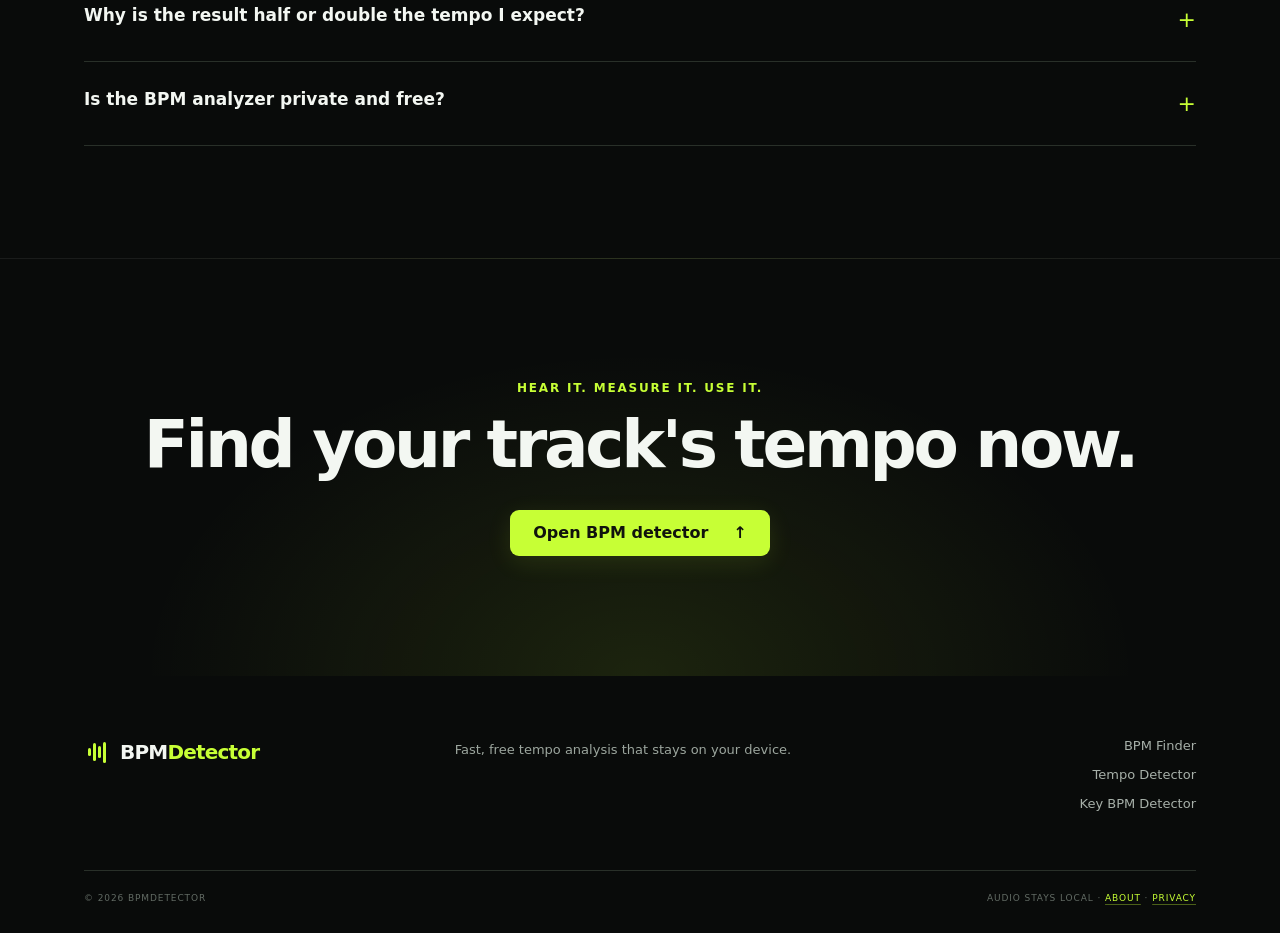
==== commit ef54c14e: "Consolidate duplicate BPM intent pages" ====
--- a/index.html
+++ b/index.html
@@ -3,8 +3,8 @@
 <head>
   <meta charset="utf-8">
   <meta name="viewport" content="width=device-width, initial-scale=1">
-  <title>BPM Detector — Free Online Beat Finder &amp; Tempo Detector</title>
-  <meta name="description" content="Free BPM detector to find BPM of any song online—fast, private, and no upload. Analyze MP3, WAV, M4A, or OGG audio in your browser.">
+  <title>BPM Detector &amp; BPM Finder — Free Online Tempo Detector</title>
+  <meta name="description" content="Free BPM detector and BPM finder to measure any song's tempo online. Analyze MP3, WAV, M4A, or OGG audio privately in your browser—no upload.">
   <meta name="theme-color" content="#090b0a">
   <meta name="robots" content="index, follow">
   <meta name="google-adsense-account" content="ca-pub-5093354558654399">
@@ -14,7 +14,7 @@
   <link rel="stylesheet" href="/css/enhancements.css">
   <meta property="og:type" content="website">
   <meta property="og:url" content="https://bpmdetector.io/">
-  <meta property="og:title" content="BPM Detector — Free Online Beat Finder &amp; Tempo Detector">
+  <meta property="og:title" content="BPM Detector &amp; BPM Finder — Free Online Tempo Detector">
   <meta property="og:description" content="Find the tempo of any song in your browser. Free, fast, and your audio never leaves your device.">
   <meta property="og:site_name" content="BPMDetector">
   <meta property="og:image" content="https://bpmdetector.io/img/og-bpm-detector.png">
@@ -65,8 +65,8 @@
       <button class="menu-button" type="button" aria-expanded="false" aria-controls="site-nav">Menu</button>
       <nav id="site-nav" aria-label="Main navigation">
         <a href="/" aria-current="page">Home</a>
-        <a href="/bpm-finder/">BPM Finder</a>
-        <a href="/tempo-detector/">Tempo Detector</a>
+        <a href="/#bpm-finder">BPM Finder</a>
+        <a href="/#tempo-detector">Tempo Detector</a>
         <a href="/key-bpm-detector/">Key BPM Detector</a>
       </nav>
     </div>
@@ -77,7 +77,7 @@
       <div class="hero-copy">
         <p class="eyebrow"><span></span> Free · private · browser-based</p>
         <h1 id="hero-title">BPM Detector</h1>
-        <p class="lede">Find the beat of any song in seconds. Your audio never leaves your device.</p>
+        <p class="lede">Free BPM finder and tempo detector. Find the beat of any song in seconds—your audio never leaves your device.</p>
       </div>
 
       <div class="tool-shell" id="detector">
@@ -126,8 +126,8 @@
             </div>
             <div class="related-tools" aria-label="Related tempo tools">
               <span>Keep working</span>
-              <a href="/bpm-finder/">BPM Finder <b>→</b></a>
-              <a href="/tempo-detector/">Tempo Guide <b>→</b></a>
+              <a href="/#bpm-finder">BPM Finder <b>→</b></a>
+              <a href="/#tempo-detector">Tempo Guide <b>→</b></a>
               <a href="/key-bpm-detector/">Key + BPM <b>→</b></a>
             </div>
           </div>
@@ -151,7 +151,7 @@
     <section class="steps content-section" id="how-it-works">
       <div class="section-heading">
         <p class="eyebrow">Three quick steps</p>
-        <h2>How the BPM detector works</h2>
+        <h2>How to find BPM in three steps</h2>
         <p>The analyzer turns rhythmic changes in your audio into a reliable tempo estimate—without sending a byte to a server.</p>
       </div>
       <ol class="step-grid">
@@ -175,9 +175,9 @@
         <article><span aria-hidden="true">◎</span><h3>Tempo context</h3><p>Compare half-time and double-time values so the result matches the way you count the groove.</p></article>
       </div>
       <div class="intent-links" aria-label="Choose a BPM tool">
-        <a href="/tempo-detector/"><span>Need to find the tempo of a track?</span><strong>Try the Tempo Detector <b>→</b></strong></a>
+        <a href="/#tempo-detector"><span>Need to find the tempo of a track?</span><strong>Try the Tempo Detector <b>→</b></strong></a>
         <a href="/key-bpm-detector/"><span>Need key + BPM for harmonic mixing?</span><strong>Use the Key BPM Detector <b>→</b></strong></a>
-        <a href="/bpm-finder/"><span>Looking for a BPM finder with tap tempo?</span><strong>Open BPM Finder <b>→</b></strong></a>
+        <a href="/#bpm-finder"><span>Looking for a BPM finder with tap tempo?</span><strong>Open BPM Finder <b>→</b></strong></a>
       </div>
     </section>
 
@@ -227,7 +227,7 @@
     <div class="footer-main">
       <a class="brand" href="/"><span class="brand-mark" aria-hidden="true"><i></i><i></i><i></i><i></i></span>BPM<span>Detector</span></a>
       <p>Fast, free tempo analysis that stays on your device.</p>
-      <nav aria-label="Footer navigation"><a href="/bpm-finder/">BPM Finder</a><a href="/tempo-detector/">Tempo Detector</a><a href="/key-bpm-detector/">Key BPM Detector</a></nav>
+      <nav aria-label="Footer navigation"><a href="/#bpm-finder">BPM Finder</a><a href="/#tempo-detector">Tempo Detector</a><a href="/key-bpm-detector/">Key BPM Detector</a></nav>
     </div>
     <div class="footer-bottom"><span>© 2026 BPMDetector</span><span>Audio stays local · <a href="/about/">About</a> · <a href="/privacy/">Privacy</a></span></div>
   </footer>
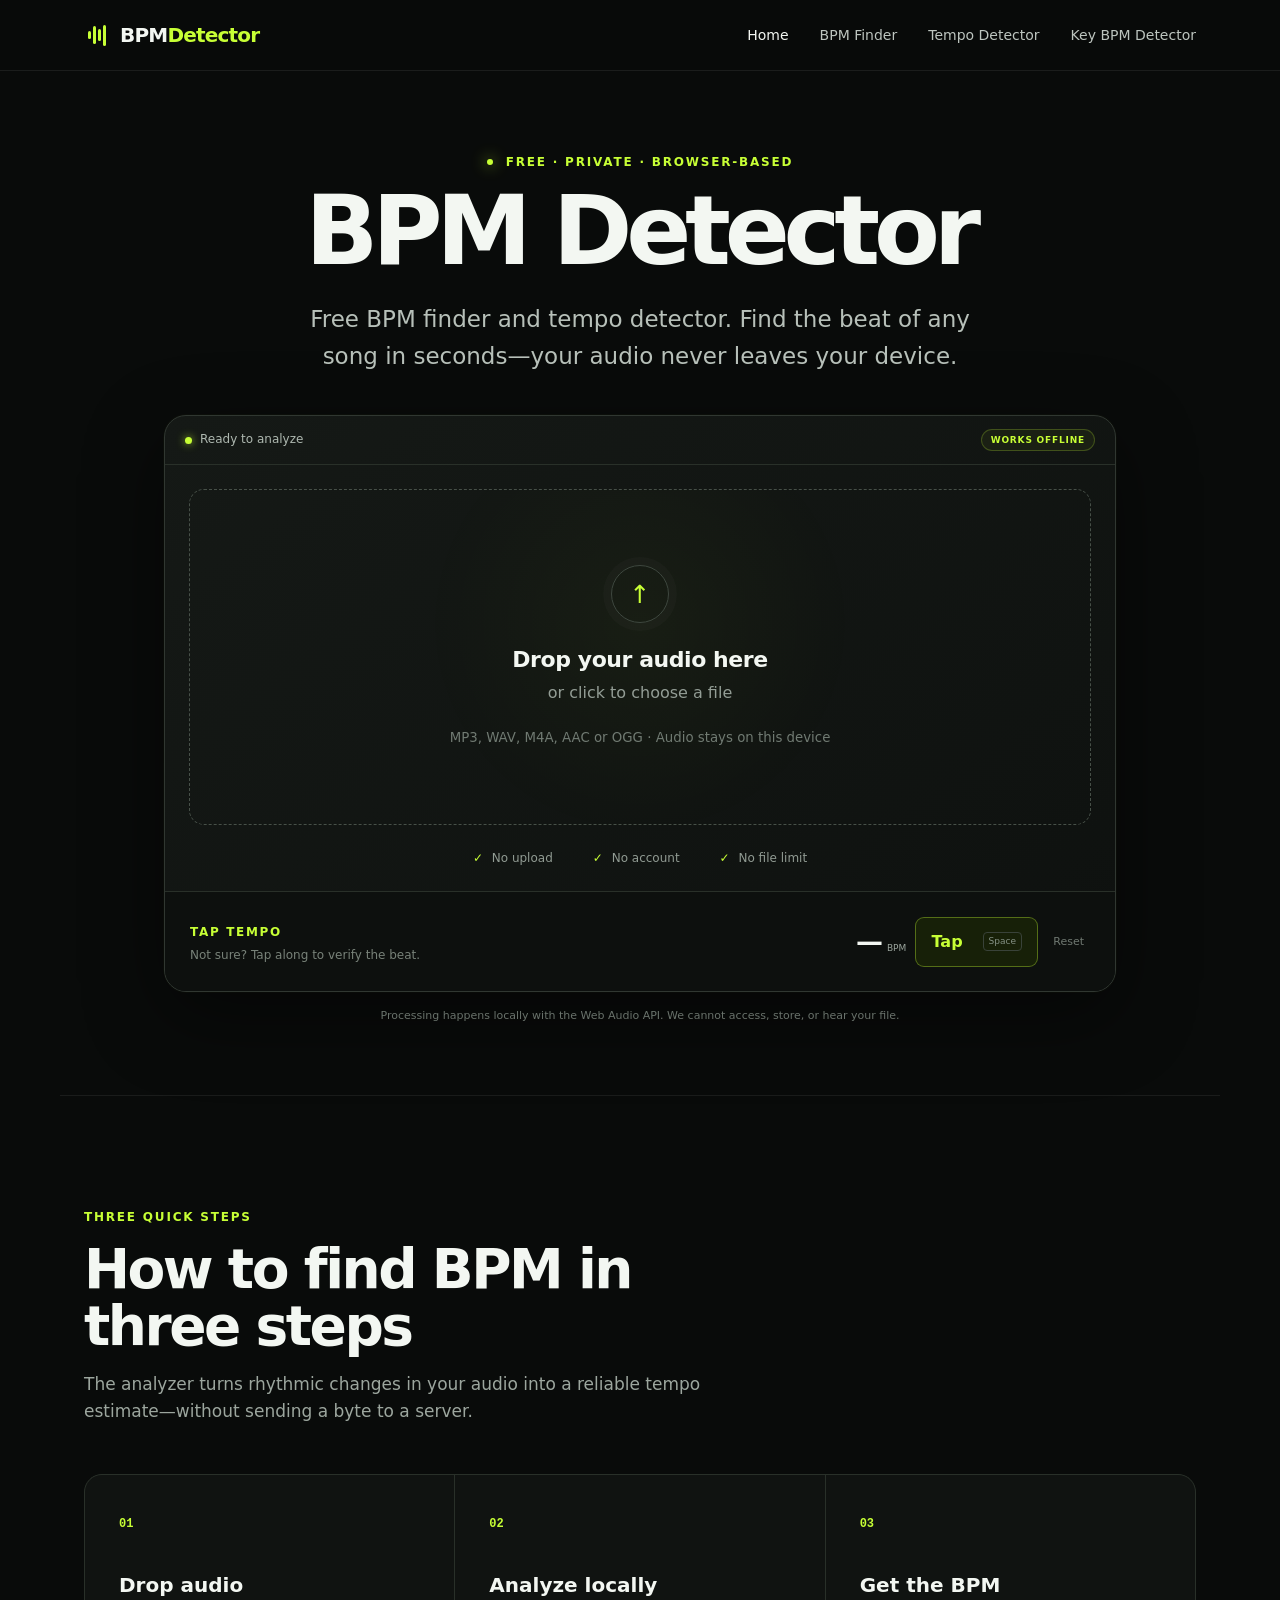
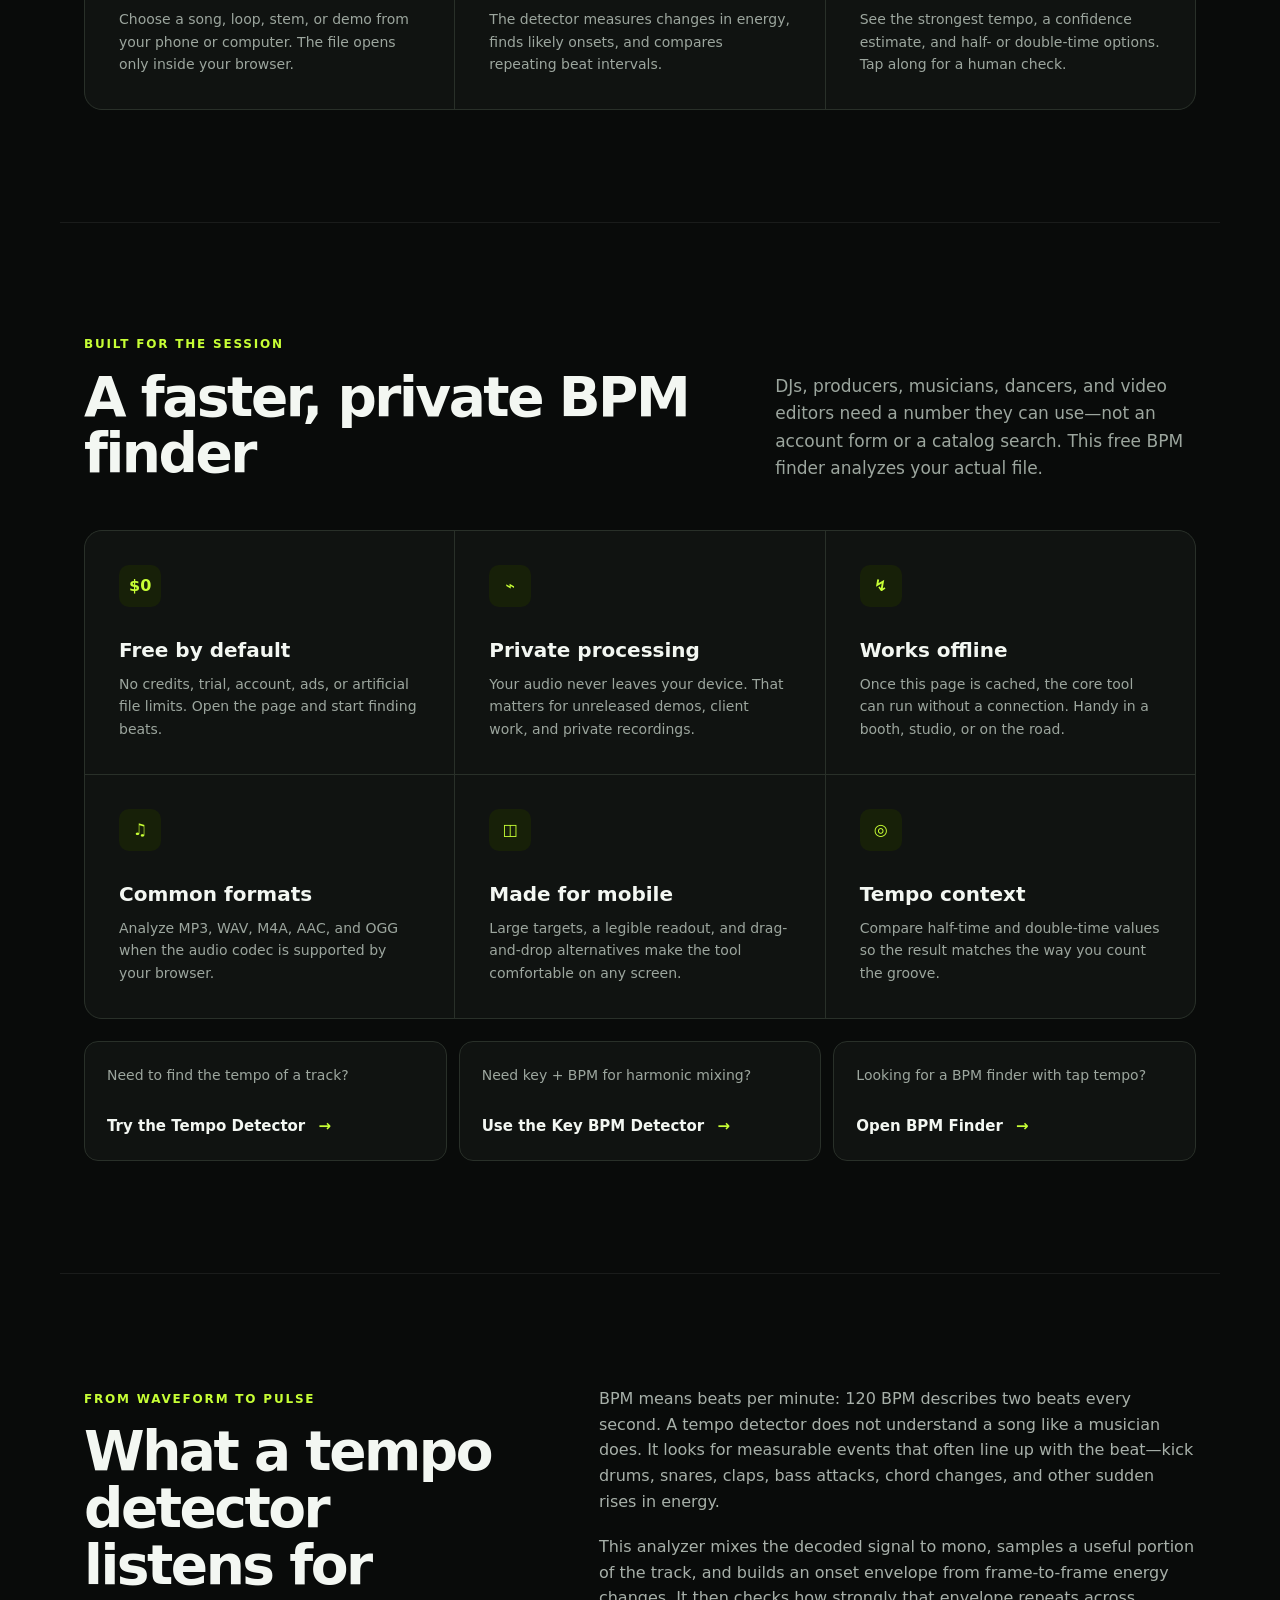
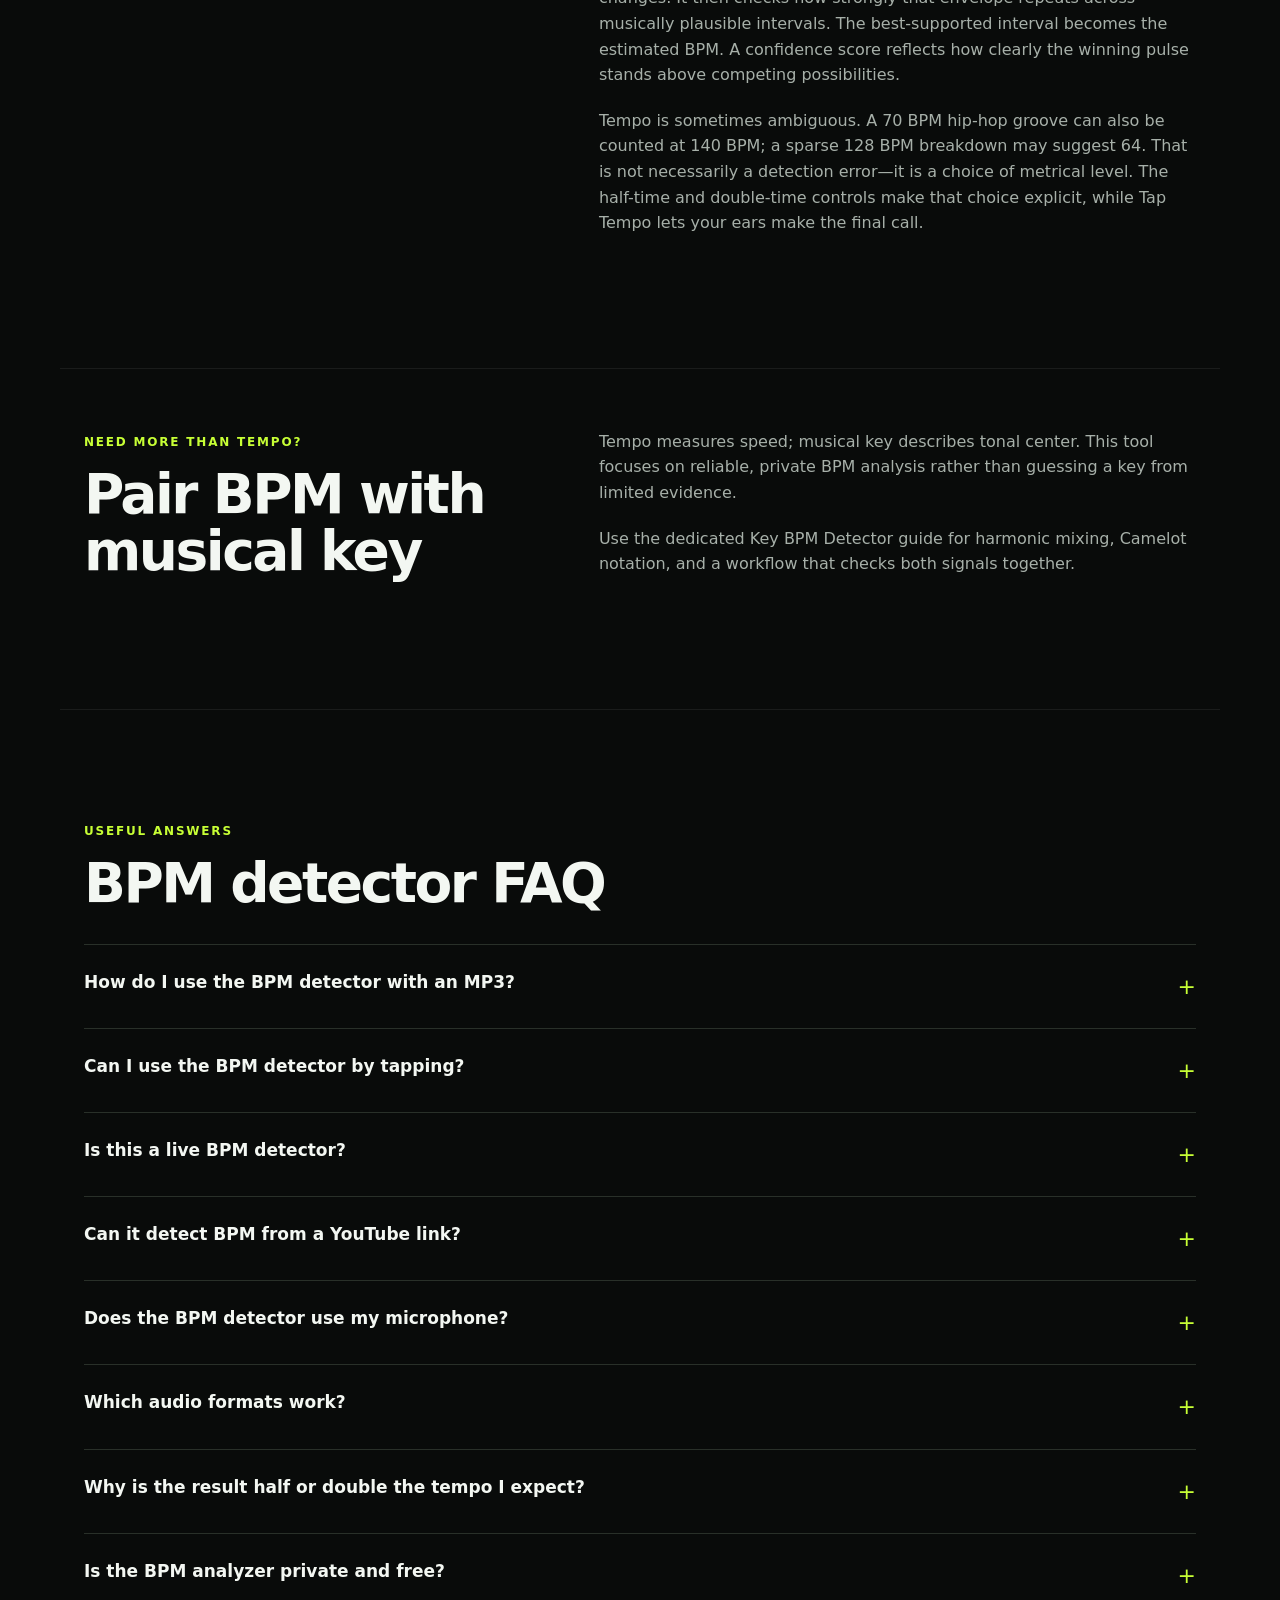
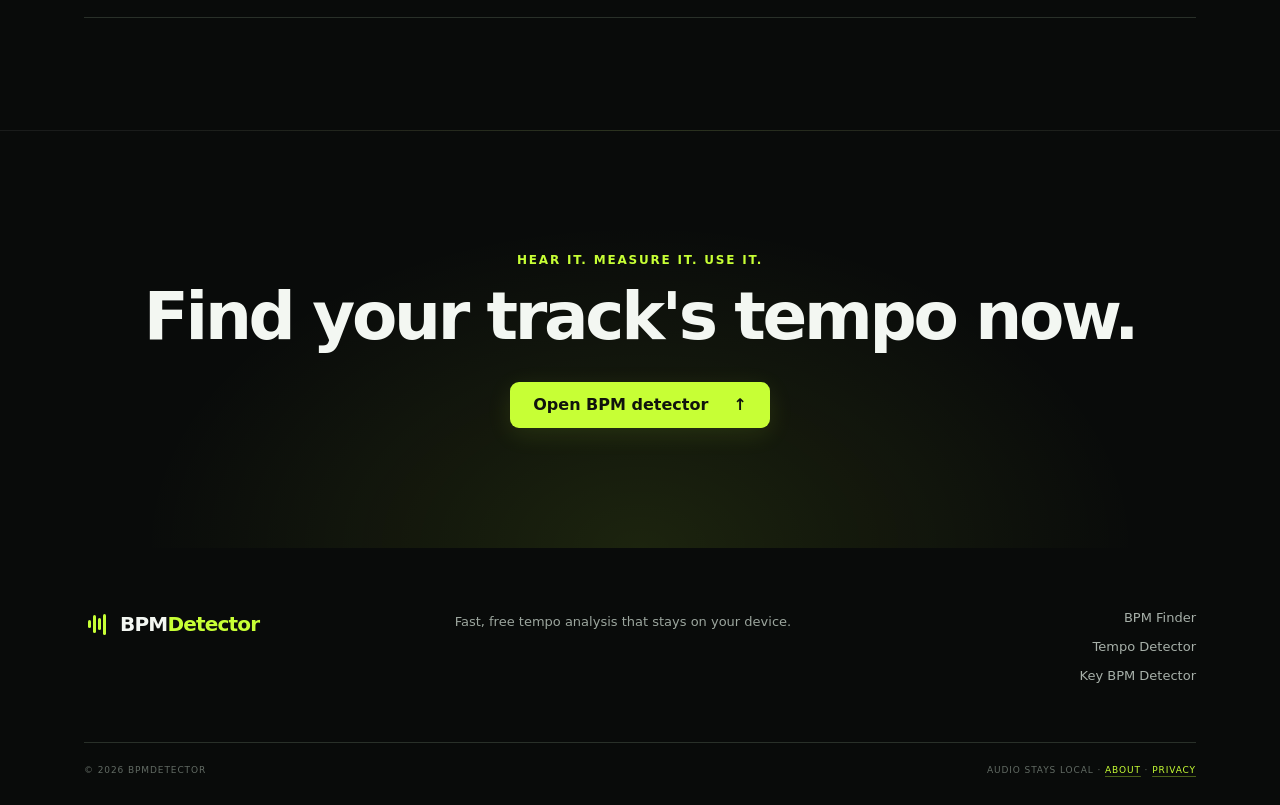
==== commit aa3b79e2: "Align FAQ schema and reduce keyword overlap" ====
--- a/index.html
+++ b/index.html
@@ -27,34 +27,100 @@
   <meta name="twitter:image" content="https://bpmdetector.io/img/og-bpm-detector.png">
   <script type="application/ld+json">
   {
-    "@context": "https://schema.org",
-    "@graph": [
-      {
-        "@type": "SoftwareApplication",
-        "name": "BPMDetector",
-        "url": "https://bpmdetector.io/",
-        "applicationCategory": "MultimediaApplication",
-        "operatingSystem": "Any operating system with a modern web browser",
-        "browserRequirements": "Requires JavaScript and the Web Audio API",
-        "description": "A free, private browser-based BPM detector for MP3, WAV, M4A, and OGG audio files.",
-        "offers": { "@type": "Offer", "price": "0", "priceCurrency": "USD" },
-        "featureList": ["In-browser BPM analysis", "Tap tempo", "No server upload", "Offline-capable", "Confidence estimate"]
+  "@context": "https://schema.org",
+  "@graph": [
+    {
+      "@type": "SoftwareApplication",
+      "name": "BPMDetector",
+      "url": "https://bpmdetector.io/",
+      "applicationCategory": "MultimediaApplication",
+      "operatingSystem": "Any operating system with a modern web browser",
+      "browserRequirements": "Requires JavaScript and the Web Audio API",
+      "description": "A free, private browser-based BPM detector for MP3, WAV, M4A, and OGG audio files.",
+      "offers": {
+        "@type": "Offer",
+        "price": "0",
+        "priceCurrency": "USD"
       },
-      {
-        "@type": "FAQPage",
-        "mainEntity": [
-          {"@type":"Question","name":"How do I use the BPM detector with an MP3?","acceptedAnswer":{"@type":"Answer","text":"Drop an MP3 onto the analyzer or choose it from your device. The browser decodes and analyzes the audio locally, then displays an estimated BPM and confidence level. Nothing is uploaded."}},
-          {"@type":"Question","name":"Can I use the BPM detector by tapping?","acceptedAnswer":{"@type":"Answer","text":"Yes. Press the Tap button in time with at least four beats. The tap tempo readout averages your recent intervals, making it useful for checking or correcting the automatic result."}},
-          {"@type":"Question","name":"Is this a live BPM detector?","acceptedAnswer":{"@type":"Answer","text":"It analyzes complete audio files directly in your browser. It does not continuously listen through your microphone, so it is live in the sense of immediate local file analysis, not live room monitoring."}},
-          {"@type":"Question","name":"Can it detect BPM from a YouTube link?","acceptedAnswer":{"@type":"Answer","text":"No. This tool does not download or extract audio from YouTube links. Use an audio file you own or are allowed to analyze, then drop that file into the detector."}},
-          {"@type":"Question","name":"Does the BPM detector use my microphone?","acceptedAnswer":{"@type":"Answer","text":"No. Microphone access is not requested. For a song playing nearby, use Tap Tempo while listening instead."}},
-          {"@type":"Question","name":"Which audio formats work?","acceptedAnswer":{"@type":"Answer","text":"MP3 and WAV have broad browser support. M4A, AAC, and OGG support depends on the codecs available in your browser and operating system."}},
-          {"@type":"Question","name":"Why can a BPM result be half or double the tempo I expect?","acceptedAnswer":{"@type":"Answer","text":"Half-time and double-time rhythms share the same beat spacing at different metrical levels. Use the tempo range controls or Tap Tempo to choose the interpretation that matches how you count the music."}},
-          {"@type":"Question","name":"Is the BPM analyzer private and free?","acceptedAnswer":{"@type":"Answer","text":"Yes. The analyzer is free, has no ads, and processes audio in your browser. Your audio never leaves your device."}}
-        ]
-      }
-    ]
-  }
+      "featureList": [
+        "In-browser BPM analysis",
+        "Tap tempo",
+        "No server upload",
+        "Offline-capable",
+        "Confidence estimate"
+      ]
+    },
+    {
+      "@type": "FAQPage",
+      "mainEntity": [
+        {
+          "@type": "Question",
+          "name": "How do I use the BPM detector with an MP3?",
+          "acceptedAnswer": {
+            "@type": "Answer",
+            "text": "Drop an MP3 onto the analyzer or choose it from your device. Your browser decodes and analyzes it locally, then displays an estimated BPM and confidence level. Nothing is uploaded."
+          }
+        },
+        {
+          "@type": "Question",
+          "name": "Can I use the BPM detector by tapping?",
+          "acceptedAnswer": {
+            "@type": "Answer",
+            "text": "Yes. Press Tap—or the space bar when you are not focused on another control—in time with at least four beats. The readout averages recent intervals, which is useful for checking the automatic result."
+          }
+        },
+        {
+          "@type": "Question",
+          "name": "Is this a live BPM detector?",
+          "acceptedAnswer": {
+            "@type": "Answer",
+            "text": "It analyzes complete audio files immediately in your browser. It does not continuously listen through your microphone, so it is live local analysis rather than live room monitoring."
+          }
+        },
+        {
+          "@type": "Question",
+          "name": "Can it detect BPM from a YouTube link?",
+          "acceptedAnswer": {
+            "@type": "Answer",
+            "text": "No. This tool does not download or extract audio from YouTube. Use an audio file you own or have permission to analyze, then drop that file into the detector."
+          }
+        },
+        {
+          "@type": "Question",
+          "name": "Does the BPM detector use my microphone?",
+          "acceptedAnswer": {
+            "@type": "Answer",
+            "text": "No microphone permission is requested. If a song is playing nearby, use Tap Tempo while listening."
+          }
+        },
+        {
+          "@type": "Question",
+          "name": "Which audio formats work?",
+          "acceptedAnswer": {
+            "@type": "Answer",
+            "text": "MP3 and WAV have broad support. M4A, AAC, and OGG depend on the codecs built into your browser and operating system. If a format cannot be decoded, converting it to WAV is the most reliable fix."
+          }
+        },
+        {
+          "@type": "Question",
+          "name": "Why is the result half or double the tempo I expect?",
+          "acceptedAnswer": {
+            "@type": "Answer",
+            "text": "Half-time and double-time rhythms share related beat spacing. Use the alternate values below the result or Tap Tempo to choose the interpretation that matches how you count the music."
+          }
+        },
+        {
+          "@type": "Question",
+          "name": "Is the BPM analyzer private and free?",
+          "acceptedAnswer": {
+            "@type": "Answer",
+            "text": "Yes. It is free, has no ads, and processes audio inside your browser. Your audio never leaves your device."
+          }
+        }
+      ]
+    }
+  ]
+}
   </script>
 </head>
 <body>
@@ -194,10 +260,10 @@
 
     <section class="editorial content-section compact" id="key-bpm-detector">
       <div class="editorial-grid">
-        <div><p class="eyebrow">Practical music data</p><h2>Key BPM detector: what this tool tells you</h2></div>
+        <div><p class="eyebrow">Need more than tempo?</p><h2>Pair BPM with musical key</h2></div>
         <div class="prose">
-          <p>BPM and musical key solve different problems. Tempo describes speed; key describes the tonal center. This first version is a focused BPM analyzer, so it does not guess a key and pretend the answer is certain. For harmonic mixing, use the detected tempo here and confirm key with a dedicated chroma-based key analyzer or your DJ software.</p>
-          <p>Accurate BPM helps DJs align grids and transitions, producers time-stretch samples, musicians set a metronome, and editors cut visual changes to a pulse. For the cleanest result, analyze a section with steady drums. Tracks with rubato, tempo changes, very soft percussion, or unusual time signatures may need a manual tap check.</p>
+          <p>Tempo measures speed; musical key describes tonal center. This tool focuses on reliable, private BPM analysis rather than guessing a key from limited evidence.</p>
+          <p>Use the dedicated <a href="/key-bpm-detector/">Key BPM Detector guide</a> for harmonic mixing, Camelot notation, and a workflow that checks both signals together.</p>
         </div>
       </div>
     </section>
